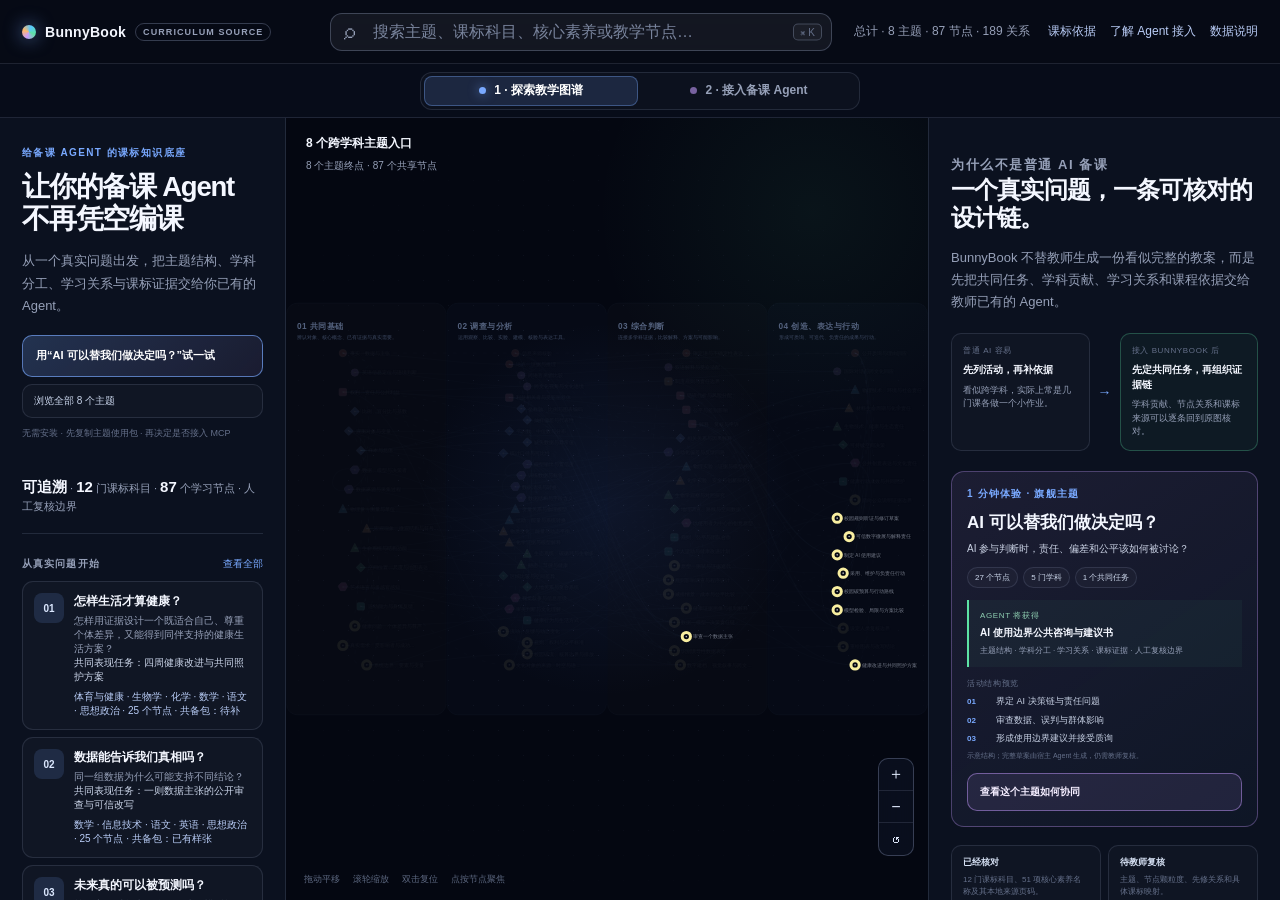
==== mvp/index.html @ 97dedcc5 "Initial BunnyBook Curriculum release" ====
<!doctype html>
<!-- SPDX-License-Identifier: Apache-2.0 -->
<html lang="zh-CN">
<head>
  <meta charset="utf-8">
  <meta name="viewport" content="width=device-width, initial-scale=1">
  <meta name="theme-color" content="#070b16">
  <meta name="description" content="BunnyBook 是给备课 Agent 的课标知识底座：用可追溯的高中课标、跨学科主题与学习关系设计活动，而不是凭空生成。">
  <meta property="og:type" content="website">
  <meta property="og:locale" content="zh_CN">
  <meta property="og:title" content="BunnyBook · 给备课 Agent 的课标知识底座">
  <meta property="og:description" content="从真实问题出发，把主题结构、学科分工、学习关系与课标证据交给你已有的 Agent。">
  <meta property="og:image" content="assets/bunnybook-social-card.png">
  <meta property="og:image:width" content="1200">
  <meta property="og:image:height" content="630">
  <meta property="og:image:alt" content="BunnyBook：让备课 Agent 不再凭空编课">
  <meta name="twitter:card" content="summary_large_image">
  <meta name="twitter:title" content="BunnyBook · 给备课 Agent 的课标知识底座">
  <meta name="twitter:description" content="让备课 Agent 不再凭空编课。">
  <meta name="twitter:image" content="assets/bunnybook-social-card.png">
  <link rel="icon" href="data:image/svg+xml,%3Csvg viewBox='0 0 32 32'%3E%3Ccircle cx='16' cy='16' r='14' fill='%2379a9ff'/%3E%3Ccircle cx='11' cy='12' r='4' fill='%235de2a5'/%3E%3Ccircle cx='21' cy='20' r='4' fill='%23c79cff'/%3E%3C/svg%3E">
  <link rel="alternate" type="application/json" href="agent-manifest.json" title="Agent manifest">
  <link rel="alternate" type="application/json" href="learning-map.json" title="Learning map data">
  <link rel="alternate" type="text/markdown" href="agent-prompt.md" title="Agent prompt">
  <link rel="alternate" type="application/json" href="mcp-config.example.json" title="MCP configuration example">
  <link rel="license" href="LICENSE.md" title="BunnyBook license map">
  <title>BunnyBook · 给备课 Agent 的课标知识底座</title>
  <link rel="stylesheet" href="styles.css">
</head>
<body data-persona="teacher">
  <div class="app-shell">
    <header class="topbar">
      <div class="brand" aria-label="BunnyBook 跨学科课程知识底座">
        <span class="brand-mark" aria-hidden="true"></span>
        <span>BunnyBook</span>
        <span class="pilot-badge">CURRICULUM SOURCE</span>
      </div>

      <div class="search-wrap">
        <label class="sr-only" id="topic-search-label" for="topic-search">搜索学习节点</label>
        <span class="search-icon" aria-hidden="true">⌕</span>
        <input id="topic-search" type="search" autocomplete="off" placeholder="搜索节点、课标科目、核心素养或主题…">
        <kbd>⌘ K</kbd>
        <div class="search-results" id="search-results" hidden></div>
      </div>

      <div class="topbar-meta">
        <span id="map-counts">载入学习地图…</span>
        <div class="persona-actions" id="persona-actions" aria-label="当前模式操作">
          <button class="topbar-link persona-action persona-action-teacher" id="coverage-toggle" type="button" aria-pressed="false">课标依据</button>
          <button class="topbar-link persona-action persona-action-teacher agent-connect-trigger" id="agent-entry-toggle" type="button">了解 Agent 接入</button>
          <a class="persona-action persona-action-teacher persona-action-agent" id="data-link" href="data-notice.md" target="_blank" rel="noreferrer" aria-label="查看数据版本与使用边界">数据说明</a>
          <a class="persona-action persona-action-agent" id="mcp-config-link" href="mcp-config.example.json" target="_blank" rel="noreferrer" hidden>MCP 配置</a>
          <a class="persona-action persona-action-agent" id="mcp-guide-link" href="mcp-guide.md" target="_blank" rel="noreferrer" hidden>接入说明</a>
          <a class="persona-action persona-action-agent" id="agent-manifest-link" href="agent-manifest.json" target="_blank" rel="noreferrer" hidden>Agent 清单</a>
          <a class="persona-action persona-action-agent" id="agent-prompt-link" href="agent-prompt.md" target="_blank" rel="noreferrer" hidden>启动提示</a>
        </div>
      </div>
    </header>

    <nav class="persona-bar" aria-label="选择产品入口">
      <div class="persona-tabs" role="tablist" aria-label="选择教学图谱或 Agent 接入">
        <button class="persona-tab" id="persona-teacher" type="button" role="tab" data-persona="teacher" aria-selected="true" aria-controls="persona-content" tabindex="0">
          <span class="persona-tab-dot" aria-hidden="true"></span>
          <span data-persona-label>1 · 探索教学图谱</span>
        </button>
        <button class="persona-tab" id="persona-agent" type="button" role="tab" data-persona="agent" aria-selected="false" aria-controls="persona-content" tabindex="-1">
          <span class="persona-tab-dot" aria-hidden="true"></span>
          <span data-persona-label>2 · 接入备课 Agent</span>
        </button>
      </div>
      <p class="sr-only" id="persona-status" aria-live="polite" aria-atomic="true"></p>
    </nav>

    <main class="workspace" id="persona-content" role="tabpanel" aria-labelledby="persona-teacher">
      <aside class="explore-panel" aria-label="地图说明与筛选">
        <div class="promise">
          <p class="eyebrow" id="promise-eyebrow">给备课 Agent 的课标知识底座</p>
          <h1 id="promise-title">让你的备课 Agent 不再凭空编课</h1>
          <p class="promise-copy" id="promise-copy">从一个真实问题出发，把主题结构、学科分工、学习关系与课标证据交给你已有的 Agent。</p>
          <div class="hero-actions" aria-label="开始体验">
            <button class="hero-primary" id="featured-trial" type="button">用“AI 可以替我们做决定吗？”试一试</button>
            <button class="hero-secondary" id="browse-all-themes" type="button">浏览全部 8 个主题</button>
          </div>
          <p class="hero-note" id="hero-note">无需安装 · 先复制主题使用包 · 再决定是否接入 MCP</p>
        </div>

        <div class="trust-line" id="trust-line"></div>

        <section class="control-section" aria-labelledby="route-heading">
          <div class="section-heading">
            <h2 id="route-heading">跨学科主题</h2>
            <button class="text-button" id="show-all" type="button" aria-pressed="true">查看全部</button>
          </div>
          <div class="route-list" id="route-list"></div>
        </section>

        <section class="control-section" aria-labelledby="subject-heading">
          <div class="section-heading">
            <h2 id="subject-heading">节点视角 · 点击筛选</h2>
            <button class="text-button" id="toggle-subjects" type="button">全选</button>
          </div>
          <div class="subject-filters" id="subject-filters"></div>
        </section>

        <div class="boundary-note">
          <span class="boundary-dot" aria-hidden="true"></span>
          <p><strong>当前语料范围 · Alpha 结构版</strong><br>12 科核心素养名称已核对；主题、节点映射与先修关系待教师复核。黄色环形为综合运用节点，不是第十三门课标科目。</p>
        </div>
      </aside>

      <section class="map-panel" aria-label="可交互学习依赖地图">
        <div class="map-titlebar">
          <div>
            <p id="active-context">8 个跨学科主题入口</p>
            <span id="visible-count"></span>
          </div>
          <button class="close-focus" id="clear-focus" type="button" hidden>退出聚焦</button>
        </div>

        <svg id="learning-map" viewBox="0 0 1400 900" role="img" aria-labelledby="map-svg-title map-svg-desc">
          <title id="map-svg-title">高中学习节点与前置关系地图</title>
          <desc id="map-svg-desc">围绕跨学科主题，横向按学习进阶阶段排列；颜色和形状表示学科或综合运用节点。点击节点可查看课标科目、核心素养、全部前置谱系和直接解锁内容。</desc>
          <defs>
            <filter id="node-glow" x="-100%" y="-100%" width="300%" height="300%">
              <feGaussianBlur stdDeviation="5" result="blur"></feGaussianBlur>
              <feMerge><feMergeNode in="blur"></feMergeNode><feMergeNode in="SourceGraphic"></feMergeNode></feMerge>
            </filter>
            <marker id="arrow-hard" markerWidth="8" markerHeight="8" refX="7" refY="4" orient="auto" markerUnits="strokeWidth">
              <path d="M0,0 L8,4 L0,8 Z"></path>
            </marker>
            <marker id="arrow-soft" markerWidth="8" markerHeight="8" refX="7" refY="4" orient="auto" markerUnits="strokeWidth">
              <path d="M0,0 L8,4 L0,8 Z"></path>
            </marker>
          </defs>
          <g id="viewport">
            <g id="stage-layer"></g>
            <g id="edge-layer"></g>
            <g id="node-layer"></g>
          </g>
        </svg>

        <div class="coverage-view" id="coverage-view" hidden aria-labelledby="coverage-title"></div>

        <div class="map-tooltip" id="map-tooltip" hidden></div>

        <div class="zoom-controls" aria-label="地图缩放">
          <button id="zoom-in" type="button" aria-label="放大">＋</button>
          <button id="zoom-out" type="button" aria-label="缩小">−</button>
          <button id="reset-view" type="button" aria-label="重置视图">↺</button>
        </div>

        <div class="map-hint">
          <span>拖动平移</span><span>滚轮缩放</span><span>双击复位</span><span>点按节点聚焦</span>
        </div>
      </section>

      <aside class="detail-panel" id="detail-panel" aria-live="polite"></aside>
    </main>
  </div>

  <script src="data.js"></script>
  <script src="personas.js"></script>
  <script src="app.js"></script>
</body>
</html>
---- mvp/styles.css ----
/* SPDX-License-Identifier: Apache-2.0 */

:root {
  color-scheme: dark;
  --bg: #070b16;
  --bg-deep: #040711;
  --panel: rgba(12, 17, 32, 0.94);
  --panel-strong: #10172a;
  --text: #f4f7ff;
  --muted: #96a0b8;
  --faint: #65708a;
  --line: rgba(173, 189, 226, 0.14);
  --line-strong: rgba(173, 189, 226, 0.28);
  --persona-accent: #79a9ff;
  --persona-accent-rgb: 121, 169, 255;
  --accent: var(--persona-accent);
  --accent-soft: rgba(var(--persona-accent-rgb), 0.15);
  --danger: #ff8c9e;
  --topbar-height: 64px;
  --persona-bar-height: 54px;
  --left-width: 286px;
  --right-width: 352px;
}

* { box-sizing: border-box; }

[hidden] { display: none !important; }

html, body { height: 100%; }

body {
  margin: 0;
  overflow: hidden;
  background:
    radial-gradient(circle at 48% 42%, rgba(48, 87, 170, 0.12), transparent 34%),
    var(--bg);
  color: var(--text);
  font-family: Inter, ui-sans-serif, -apple-system, BlinkMacSystemFont, "Segoe UI", "PingFang SC", "Hiragino Sans GB", "Microsoft YaHei", sans-serif;
  -webkit-font-smoothing: antialiased;
}

button, input { font: inherit; }

button, a { -webkit-tap-highlight-color: transparent; }

button:focus-visible, a:focus-visible, input:focus-visible, [role="button"]:focus-visible {
  outline: 2px solid var(--persona-accent);
  outline-offset: 3px;
}

.sr-only {
  position: absolute;
  width: 1px;
  height: 1px;
  padding: 0;
  margin: -1px;
  overflow: hidden;
  clip: rect(0, 0, 0, 0);
  white-space: nowrap;
  border: 0;
}

.app-shell { height: 100%; }

.topbar {
  height: var(--topbar-height);
  display: grid;
  grid-template-columns: var(--left-width) minmax(280px, 580px) 1fr;
  align-items: center;
  gap: 22px;
  padding: 0 22px;
  border-bottom: 1px solid var(--line);
  background: rgba(7, 11, 22, 0.9);
  backdrop-filter: blur(18px);
  position: relative;
  z-index: 30;
}

.brand {
  display: flex;
  align-items: center;
  gap: 9px;
  min-width: 0;
  font-size: 14px;
  font-weight: 700;
  letter-spacing: 0.02em;
  white-space: nowrap;
}

.brand-mark {
  width: 14px;
  height: 14px;
  border-radius: 50%;
  background: conic-gradient(from 20deg, #58c7ff, #5de2a5, #c79cff, #ffb86b, #58c7ff);
  box-shadow: 0 0 18px rgba(121, 169, 255, 0.65);
}

.pilot-badge {
  color: var(--muted);
  border: 1px solid var(--line-strong);
  border-radius: 999px;
  padding: 3px 7px;
  font-size: 9px;
  letter-spacing: 0.12em;
}

.search-wrap {
  position: relative;
  display: flex;
  align-items: center;
  min-width: 0;
}

.search-icon {
  position: absolute;
  left: 14px;
  top: 50%;
  transform: translateY(-53%);
  color: var(--muted);
  font-size: 22px;
  pointer-events: none;
}

#topic-search {
  width: 100%;
  height: 38px;
  padding: 0 54px 0 42px;
  border: 1px solid var(--line-strong);
  border-radius: 12px;
  background: rgba(255, 255, 255, 0.055);
  color: var(--text);
  transition: border-color 160ms ease, background 160ms ease;
}

#topic-search::placeholder { color: #78839c; }

#topic-search:focus {
  border-color: color-mix(in srgb, var(--persona-accent) 70%, transparent);
  background: rgba(255, 255, 255, 0.075);
}

.search-wrap kbd {
  position: absolute;
  right: 10px;
  top: 50%;
  transform: translateY(-50%);
  padding: 2px 6px;
  border: 1px solid var(--line-strong);
  border-radius: 5px;
  color: var(--faint);
  background: rgba(255, 255, 255, 0.035);
  font: inherit;
  font-size: 10px;
}

.search-results {
  position: absolute;
  z-index: 60;
  top: calc(100% + var(--persona-bar-height) + 8px);
  left: 0;
  right: 0;
  max-height: min(420px, 60vh);
  overflow: auto;
  padding: 7px;
  border: 1px solid var(--line-strong);
  border-radius: 14px;
  background: rgba(15, 21, 39, 0.98);
  box-shadow: 0 24px 70px rgba(0, 0, 0, 0.48);
}

.search-result {
  width: 100%;
  display: grid;
  grid-template-columns: 9px 1fr auto;
  align-items: center;
  gap: 10px;
  padding: 10px 11px;
  color: var(--text);
  text-align: left;
  border: 0;
  border-radius: 9px;
  background: transparent;
  cursor: pointer;
}

.search-result:hover { background: rgba(255, 255, 255, 0.065); }
.search-result strong { font-size: 13px; }
.search-result small { color: var(--muted); }
.result-dot { width: 7px; height: 7px; border-radius: 50%; background: var(--subject-color); }

.empty-search { margin: 0; padding: 18px 14px; color: var(--muted); font-size: 13px; }

.topbar-meta {
  display: flex;
  justify-content: flex-end;
  align-items: center;
  gap: 18px;
  color: var(--muted);
  font-size: 12px;
  white-space: nowrap;
}

.persona-actions {
  display: flex;
  align-items: center;
  gap: 14px;
}

.topbar-meta a { color: #b9cdf7; text-decoration: none; }
.topbar-meta a:hover { color: #fff; }

.topbar-link {
  padding: 0;
  border: 0;
  color: #b9cdf7;
  background: transparent;
  font-size: 12px;
  cursor: pointer;
}

.topbar-link:hover,
.topbar-link[aria-pressed="true"] { color: #fff; }

body[data-persona="teacher"] .persona-action-agent:not(.persona-action-teacher) { display: none; }
body[data-persona="agent"] .persona-action-teacher:not(.persona-action-agent) { display: none; }

.persona-bar {
  height: var(--persona-bar-height);
  display: grid;
  place-items: center;
  padding: 7px 18px;
  border-bottom: 1px solid var(--line);
  background: rgba(8, 13, 26, 0.94);
  backdrop-filter: blur(18px);
  position: relative;
  z-index: 29;
}

.persona-tabs {
  width: min(100%, 440px);
  height: 38px;
  display: grid;
  grid-template-columns: repeat(2, minmax(0, 1fr));
  gap: 4px;
  padding: 3px;
  border: 1px solid var(--line);
  border-radius: 12px;
  background: rgba(255, 255, 255, 0.025);
}

.persona-tab {
  --tab-color: #79a9ff;
  min-width: 0;
  display: inline-flex;
  align-items: center;
  justify-content: center;
  gap: 8px;
  padding: 0 14px;
  border: 0;
  border-radius: 8px;
  color: var(--muted);
  background: transparent;
  font-size: 12px;
  font-weight: 620;
  white-space: nowrap;
  cursor: pointer;
  transition: color 160ms ease, background 160ms ease, box-shadow 160ms ease;
}

.persona-tab:hover { color: var(--text); background: rgba(255, 255, 255, 0.04); }

.persona-tab[aria-selected="true"] {
  color: #fff;
  background: color-mix(in srgb, var(--tab-color) 15%, transparent);
  box-shadow: inset 0 0 0 1px color-mix(in srgb, var(--tab-color) 36%, transparent);
}

.persona-tab-dot {
  width: 7px;
  height: 7px;
  flex: 0 0 auto;
  border-radius: 50%;
  background: var(--tab-color);
  opacity: 0.58;
}

.persona-tab[aria-selected="true"] .persona-tab-dot {
  opacity: 1;
  box-shadow: 0 0 11px color-mix(in srgb, var(--tab-color) 72%, transparent);
}

.workspace {
  height: calc(100% - var(--topbar-height) - var(--persona-bar-height));
  display: grid;
  grid-template-columns: var(--left-width) minmax(0, 1fr) var(--right-width);
  min-height: 0;
}

.explore-panel, .detail-panel {
  min-height: 0;
  overflow: auto;
  scrollbar-width: thin;
  scrollbar-color: rgba(173, 189, 226, 0.22) transparent;
  background: var(--panel);
  position: relative;
  z-index: 10;
}

.explore-panel {
  padding: 28px 22px 22px;
  border-right: 1px solid var(--line);
}

.detail-panel {
  padding: 22px 22px 32px;
  border-left: 1px solid var(--line);
}

.eyebrow {
  margin: 0 0 11px;
  color: var(--persona-accent);
  font-size: 10px;
  font-weight: 700;
  letter-spacing: 0.14em;
  text-transform: uppercase;
}

.promise h1 {
  margin: 0;
  max-width: 235px;
  font-size: clamp(24px, 2.15vw, 34px);
  line-height: 1.15;
  letter-spacing: -0.045em;
  font-weight: 650;
}

.promise-copy {
  margin: 16px 0 0;
  color: var(--muted);
  font-size: 13px;
  line-height: 1.72;
}

.hero-actions {
  display: grid;
  gap: 7px;
  margin-top: 18px;
}

.hero-primary,
.hero-secondary,
.featured-theme-action {
  width: 100%;
  border-radius: 10px;
  text-align: left;
  cursor: pointer;
  transition: border-color 160ms ease, background 160ms ease, transform 160ms ease;
}

.hero-primary {
  padding: 12px 13px;
  border: 1px solid color-mix(in srgb, var(--persona-accent) 64%, transparent);
  color: #fff;
  background: linear-gradient(135deg, color-mix(in srgb, var(--persona-accent) 22%, transparent), rgba(199, 156, 255, 0.08));
  font-size: 11px;
  font-weight: 700;
  line-height: 1.45;
}

.hero-secondary {
  padding: 9px 11px;
  border: 1px solid var(--line);
  color: #c9d5eb;
  background: rgba(255, 255, 255, 0.025);
  font-size: 10px;
}

.hero-primary:hover,
.hero-secondary:hover,
.featured-theme-action:hover {
  transform: translateY(-1px);
  border-color: color-mix(in srgb, var(--persona-accent) 80%, transparent);
  background-color: color-mix(in srgb, var(--persona-accent) 12%, transparent);
}

.hero-note {
  margin: 9px 0 0;
  color: var(--faint);
  font-size: 9px;
  line-height: 1.5;
}

.trust-line {
  margin: 22px 0 2px;
  padding: 12px 0 18px;
  border-bottom: 1px solid var(--line);
  color: var(--muted);
  font-size: 11px;
  line-height: 1.55;
}

.trust-line strong { color: var(--text); font-size: 15px; font-weight: 650; }

.control-section { margin-top: 23px; }

.section-heading {
  display: flex;
  align-items: center;
  justify-content: space-between;
  gap: 10px;
  margin-bottom: 10px;
}

.section-heading h2 {
  margin: 0;
  color: var(--muted);
  font-size: 10px;
  font-weight: 700;
  letter-spacing: 0.11em;
  text-transform: uppercase;
}

.text-button {
  padding: 0;
  border: 0;
  color: var(--persona-accent);
  background: transparent;
  font-size: 10px;
  cursor: pointer;
}

.text-button:hover { color: #fff; }

.route-list { display: grid; gap: 7px; }

.route-button {
  width: 100%;
  display: grid;
  grid-template-columns: 30px 1fr;
  gap: 10px;
  padding: 11px;
  border: 1px solid var(--line);
  border-radius: 11px;
  color: var(--text);
  text-align: left;
  background: rgba(255, 255, 255, 0.025);
  cursor: pointer;
  transition: background 160ms ease, border-color 160ms ease, transform 160ms ease;
}

.route-button:hover { border-color: var(--line-strong); transform: translateY(-1px); }
.route-button[aria-pressed="true"] { border-color: color-mix(in srgb, var(--persona-accent) 58%, transparent); background: var(--accent-soft); }

.route-index {
  width: 30px;
  height: 30px;
  display: grid;
  place-items: center;
  border-radius: 8px;
  color: #dce8ff;
  background: var(--accent-soft);
  font-size: 10px;
  font-weight: 700;
}

.route-button strong { display: block; margin-bottom: 4px; font-size: 12px; }
.route-button small { display: block; color: var(--muted); font-size: 10px; line-height: 1.4; }
.route-button .route-subjects { margin-top: 6px; color: #b9cdf7; }

.subject-filters { display: grid; gap: 3px; }

.subject-button {
  width: 100%;
  display: grid;
  grid-template-columns: 12px 1fr auto;
  align-items: center;
  gap: 9px;
  padding: 7px 6px;
  border: 0;
  border-radius: 8px;
  color: var(--text);
  background: transparent;
  text-align: left;
  font-size: 12px;
  cursor: pointer;
}

.subject-button:hover { background: rgba(255, 255, 255, 0.04); }
.subject-button[aria-pressed="false"] { color: var(--faint); }
.subject-button[aria-pressed="false"] .subject-swatch { opacity: 0.22; filter: grayscale(1); }
.subject-button span:last-child { color: var(--faint); font-size: 10px; font-variant-numeric: tabular-nums; }

.subject-swatch {
  width: 9px;
  height: 9px;
  display: inline-block;
  background: var(--subject-color);
  box-shadow: 0 0 9px color-mix(in srgb, var(--subject-color) 55%, transparent);
}

.subject-button[data-shape="circle"] .subject-swatch { border-radius: 50%; }
.subject-button[data-shape="diamond"] .subject-swatch { transform: rotate(45deg); }
.subject-button[data-shape="triangle"] .subject-swatch { clip-path: polygon(50% 0, 100% 100%, 0 100%); }
.subject-button[data-shape="hexagon"] .subject-swatch { clip-path: polygon(25% 0, 75% 0, 100% 50%, 75% 100%, 25% 100%, 0 50%); }
.subject-button[data-shape="ring"] .subject-swatch { border: 2px solid var(--subject-color); background: transparent; border-radius: 50%; }

.boundary-note {
  display: grid;
  grid-template-columns: 8px 1fr;
  gap: 9px;
  margin-top: 24px;
  padding-top: 18px;
  border-top: 1px solid var(--line);
}

.boundary-note p { margin: 0; color: var(--faint); font-size: 10px; line-height: 1.55; }
.boundary-note strong { color: var(--muted); font-weight: 650; }
.boundary-dot { width: 7px; height: 7px; margin-top: 4px; border-radius: 50%; background: #f4e56d; box-shadow: 0 0 10px rgba(244, 229, 109, 0.38); }

.map-panel {
  min-width: 0;
  min-height: 0;
  position: relative;
  overflow: hidden;
  background:
    radial-gradient(circle at 50% 50%, rgba(63, 104, 199, 0.12), transparent 37%),
    radial-gradient(circle at 82% 12%, rgba(93, 226, 165, 0.06), transparent 25%),
    var(--bg-deep);
}

.map-panel::before {
  content: "";
  position: absolute;
  inset: 0;
  pointer-events: none;
  opacity: 0.23;
  background-image: radial-gradient(rgba(180, 201, 255, 0.38) 0.7px, transparent 0.8px);
  background-size: 25px 25px;
  mask-image: radial-gradient(circle at center, #000 25%, transparent 83%);
}

.map-titlebar {
  position: absolute;
  z-index: 7;
  top: 17px;
  left: 20px;
  right: 20px;
  display: flex;
  align-items: start;
  justify-content: space-between;
  pointer-events: none;
}

.map-titlebar p { margin: 0 0 3px; font-size: 12px; font-weight: 650; }
.map-titlebar span { color: var(--muted); font-size: 10px; }
.map-titlebar button { pointer-events: auto; }

.close-focus {
  padding: 7px 10px;
  border: 1px solid var(--line-strong);
  border-radius: 8px;
  color: #dce8ff;
  background: rgba(12, 17, 32, 0.82);
  font-size: 10px;
  cursor: pointer;
}

#learning-map {
  display: block;
  width: 100%;
  height: 100%;
  touch-action: none;
  user-select: none;
  cursor: grab;
  position: relative;
  z-index: 2;
}

#learning-map[hidden], .coverage-view[hidden] { display: none !important; }

#learning-map.is-dragging { cursor: grabbing; }

.coverage-view {
  position: absolute;
  z-index: 5;
  inset: 0;
  overflow: auto;
  padding: 70px 24px 42px;
  background: rgba(4, 7, 17, 0.97);
  scrollbar-width: thin;
  scrollbar-color: rgba(173, 189, 226, 0.25) transparent;
}

.coverage-heading { max-width: 760px; }
.coverage-heading-top { display: flex; align-items: center; justify-content: space-between; gap: 16px; }
.coverage-heading-top .detail-kicker { margin-bottom: 0; }
.coverage-close {
  padding: 6px 9px;
  border: 1px solid var(--line-strong);
  border-radius: 8px;
  color: #dce8ff;
  background: rgba(12, 17, 32, 0.82);
  font-size: 9px;
  cursor: pointer;
}
.coverage-close:hover { border-color: rgba(121, 169, 255, 0.6); background: rgba(121, 169, 255, 0.1); }
.coverage-heading h2 { margin: 0; font-size: 27px; letter-spacing: -0.035em; }
.coverage-heading > p:last-child { margin: 12px 0 0; color: var(--muted); font-size: 12px; line-height: 1.65; }

.coverage-matrix-wrap {
  margin-top: 24px;
  overflow: auto;
  border: 1px solid var(--line);
  border-radius: 12px;
  background: rgba(12, 17, 32, 0.62);
}

.coverage-matrix {
  width: 100%;
  min-width: 820px;
  border-collapse: separate;
  border-spacing: 0;
  font-size: 10px;
}

.coverage-matrix th,
.coverage-matrix td { border-right: 1px solid var(--line); border-bottom: 1px solid var(--line); }
.coverage-matrix tr:last-child > * { border-bottom: 0; }
.coverage-matrix tr > *:last-child { border-right: 0; }

.coverage-matrix thead th {
  position: sticky;
  top: 0;
  z-index: 2;
  min-width: 78px;
  padding: 10px 7px;
  color: var(--muted);
  background: #10172a;
  text-align: center;
}

.coverage-matrix thead th:first-child { left: 0; z-index: 4; min-width: 135px; text-align: left; }
.coverage-matrix thead th span { display: block; color: #a9c7ff; font-size: 9px; }
.coverage-matrix thead th small { display: block; margin-top: 4px; max-width: 82px; color: var(--muted); font-size: 8px; line-height: 1.3; }

.coverage-matrix tbody th {
  position: sticky;
  left: 0;
  z-index: 1;
  padding: 9px 10px;
  background: #0d1324;
  text-align: left;
}

.coverage-matrix tbody th strong { display: block; color: var(--text); font-size: 11px; }
.coverage-matrix tbody th small { display: block; margin-top: 3px; color: var(--faint); font-size: 8px; font-weight: 400; }
.coverage-matrix tbody td { padding: 0; }

.coverage-cell {
  width: 100%;
  min-height: 48px;
  display: grid;
  place-items: center;
  align-content: center;
  gap: 2px;
  border: 0;
  color: var(--text);
  background: transparent;
}

.coverage-cell.has-coverage { cursor: pointer; background: rgba(121, 169, 255, 0.045); }
.coverage-cell.has-coverage:hover { background: rgba(121, 169, 255, 0.15); }
.coverage-cell.is-empty { color: #48536b; }
.coverage-cell strong { font-size: 13px; font-variant-numeric: tabular-nums; }
.coverage-cell small { color: var(--faint); font-size: 8px; }

.coverage-section-heading {
  display: flex;
  align-items: baseline;
  justify-content: space-between;
  gap: 16px;
  margin: 32px 0 12px;
}

.coverage-section-heading h3 { margin: 0; font-size: 15px; }
.coverage-section-heading span { color: var(--faint); font-size: 9px; }
.coverage-standard-grid { display: grid; grid-template-columns: repeat(2, minmax(0, 1fr)); gap: 8px; }

.coverage-standard {
  border: 1px solid var(--line);
  border-radius: 10px;
  background: rgba(255, 255, 255, 0.02);
}

.coverage-standard summary {
  display: flex;
  align-items: center;
  justify-content: space-between;
  gap: 12px;
  padding: 12px 13px;
  cursor: pointer;
}

.coverage-standard summary strong { font-size: 12px; }
.coverage-standard summary span { color: var(--muted); font-size: 9px; text-align: right; }
.coverage-standard[open] summary { border-bottom: 1px solid var(--line); }
.coverage-standard > .competency-chips { padding: 0 13px 12px; }
.coverage-source { margin: 12px 13px 9px; color: var(--faint); font-size: 8px; line-height: 1.5; }

.coverage-unit-list {
  margin: 0;
  padding: 0 13px 13px;
  list-style: none;
}

.coverage-unit-list li { padding: 8px 0; border-top: 1px solid rgba(173, 189, 226, 0.08); }
.coverage-unit-list strong { display: block; color: #d6dff1; font-size: 10px; font-weight: 550; }
.coverage-unit-list small { display: block; margin-top: 3px; color: var(--faint); font-size: 8px; line-height: 1.4; }
.policy-standard { margin-top: 8px; }
.coverage-disclaimer { margin: 20px 0 0; color: var(--faint); font-size: 9px; line-height: 1.55; }

.stage-band { fill: rgba(255, 255, 255, 0.012); stroke: rgba(173, 189, 226, 0.055); stroke-width: 1; }
.stage-band:nth-child(even) { fill: rgba(121, 169, 255, 0.018); }
.stage-label { fill: #53617d; font-size: 18px; font-weight: 600; letter-spacing: 0.06em; }
.stage-caption { fill: #3c4861; font-size: 10px; }

.graph-edge {
  fill: none;
  stroke: #52627e;
  stroke-width: 1.1;
  opacity: 0.28;
  vector-effect: non-scaling-stroke;
  transition: opacity 180ms ease, stroke 180ms ease, stroke-width 180ms ease;
}

.graph-edge.soft { stroke-dasharray: 4 6; opacity: 0.18; }
.graph-edge.is-route { stroke: #7898d5; opacity: 0.52; }
.graph-edge.is-ancestor { stroke: #9fc1ff; stroke-width: 2.1; opacity: 0.95; marker-end: url(#arrow-hard); }
.graph-edge.soft.is-ancestor { stroke: #9fc1ff; marker-end: url(#arrow-soft); }
.graph-edge.is-descendant { stroke: #75e0b4; stroke-width: 1.8; opacity: 0.78; marker-end: url(#arrow-hard); }
.graph-edge.is-dimmed { opacity: 0.025; }
.graph-edge.is-hidden { display: none; }

.graph-node {
  cursor: pointer;
  transition: opacity 180ms ease;
}

.graph-node .node-shape {
  fill: var(--subject-color);
  stroke: color-mix(in srgb, var(--subject-color) 65%, #fff);
  stroke-width: 0.8;
  opacity: 0.9;
  vector-effect: non-scaling-stroke;
  transition: opacity 180ms ease, filter 180ms ease, transform 180ms ease, stroke-width 180ms ease;
  transform-box: fill-box;
  transform-origin: center;
}

.graph-node:hover .node-shape,
.graph-node:focus .node-shape { filter: url(#node-glow); transform: scale(1.35); }

.graph-node .node-core { fill: #fff; opacity: 0.72; pointer-events: none; }

.node-label {
  fill: #dce5f8;
  font-size: 10px;
  font-weight: 520;
  opacity: 0.52;
  paint-order: stroke;
  stroke: rgba(4, 7, 17, 0.94);
  stroke-width: 3px;
  stroke-linejoin: round;
  pointer-events: none;
  transition: opacity 180ms ease, font-size 180ms ease;
}

.graph-node:hover .node-label,
.graph-node:focus .node-label,
.graph-node.is-selected .node-label,
.graph-node.is-search-match .node-label { opacity: 1; font-size: 12px; }

.graph-node.is-selected .node-shape { filter: url(#node-glow); stroke: #fff; stroke-width: 2.4; transform: scale(1.42); }
.graph-node.is-ancestor .node-shape { filter: drop-shadow(0 0 5px rgba(159, 193, 255, 0.9)); opacity: 1; }
.graph-node.is-descendant .node-shape { filter: drop-shadow(0 0 4px rgba(117, 224, 180, 0.75)); opacity: 1; }
.graph-node.is-route .node-shape { opacity: 1; }
.graph-node.is-dimmed { opacity: 0.075; }
.graph-node.is-hidden { display: none; }
.graph-node.is-search-match .node-shape { stroke: #fff; stroke-width: 2; filter: url(#node-glow); }

.map-tooltip {
  position: absolute;
  z-index: 20;
  width: min(250px, calc(100% - 30px));
  padding: 10px 12px;
  border: 1px solid var(--line-strong);
  border-radius: 10px;
  background: rgba(15, 21, 39, 0.97);
  box-shadow: 0 16px 42px rgba(0, 0, 0, 0.42);
  pointer-events: none;
}

.map-tooltip strong { display: block; margin-bottom: 4px; font-size: 12px; }
.map-tooltip span { display: block; color: var(--muted); font-size: 10px; line-height: 1.45; }

.zoom-controls {
  position: absolute;
  z-index: 8;
  right: 14px;
  bottom: 44px;
  display: grid;
  overflow: hidden;
  border: 1px solid var(--line-strong);
  border-radius: 10px;
  background: rgba(12, 17, 32, 0.82);
  backdrop-filter: blur(10px);
}

.zoom-controls button {
  width: 34px;
  height: 32px;
  border: 0;
  border-bottom: 1px solid var(--line);
  color: #dce5f8;
  background: transparent;
  cursor: pointer;
}

.zoom-controls button:last-child { border-bottom: 0; }
.zoom-controls button:hover { background: rgba(255, 255, 255, 0.07); }

.map-hint {
  position: absolute;
  z-index: 7;
  left: 18px;
  bottom: 14px;
  display: flex;
  flex-wrap: wrap;
  gap: 13px;
  color: #5d6880;
  font-size: 9px;
  pointer-events: none;
}

.detail-empty { min-height: 100%; display: flex; flex-direction: column; }
.detail-kicker { margin: 0 0 11px; color: var(--persona-accent); font-size: 10px; font-weight: 700; letter-spacing: 0.12em; text-transform: uppercase; }
.detail-empty h2, .detail-panel h2 { margin: 0; font-size: 24px; line-height: 1.18; letter-spacing: -0.035em; font-weight: 650; }
.detail-empty > p { margin: 14px 0 0; color: var(--muted); font-size: 13px; line-height: 1.7; }

.comparison-panel {
  display: grid;
  grid-template-columns: minmax(0, 1fr) 20px minmax(0, 1fr);
  align-items: stretch;
  gap: 5px;
  margin-top: 20px;
}

.comparison-card {
  min-width: 0;
  padding: 11px;
  border: 1px solid var(--line);
  border-radius: 10px;
  background: rgba(255, 255, 255, 0.02);
}

.comparison-card.is-grounded {
  border-color: rgba(93, 226, 165, 0.28);
  background: rgba(93, 226, 165, 0.045);
}

.comparison-card span { display: block; color: var(--faint); font-size: 8px; letter-spacing: 0.08em; text-transform: uppercase; }
.comparison-card strong { display: block; margin-top: 7px; font-size: 10px; line-height: 1.45; }
.comparison-card p { margin: 6px 0 0; color: var(--muted); font-size: 9px; line-height: 1.5; }
.comparison-arrow { display: grid; place-items: center; color: var(--persona-accent); font-size: 14px; }

.featured-theme-card {
  margin-top: 20px;
  padding: 15px;
  border: 1px solid rgba(199, 156, 255, 0.32);
  border-radius: 13px;
  background: linear-gradient(145deg, rgba(199, 156, 255, 0.09), rgba(121, 169, 255, 0.035));
}

.featured-theme-card h3 { margin: 0; font-size: 17px; line-height: 1.25; }
.featured-question { margin: 8px 0 0; color: #cbd3e5; font-size: 10px; line-height: 1.55; }
.proof-pills { display: flex; flex-wrap: wrap; gap: 5px; margin-top: 11px; }
.proof-pills span { padding: 4px 7px; border: 1px solid var(--line); border-radius: 999px; color: #cdd8ec; background: rgba(255, 255, 255, 0.025); font-size: 8px; }

.featured-output {
  margin-top: 12px;
  padding: 10px 11px;
  border-left: 2px solid #5de2a5;
  background: rgba(93, 226, 165, 0.045);
}

.featured-output span { display: block; color: #8fcfb2; font-size: 8px; letter-spacing: 0.08em; text-transform: uppercase; }
.featured-output strong { display: block; margin-top: 5px; font-size: 10px; }
.featured-output p { margin: 5px 0 0; color: var(--muted); font-size: 8px; line-height: 1.5; }

.featured-steps { display: grid; gap: 6px; margin-top: 11px; }
.featured-steps > span { color: var(--faint); font-size: 8px; letter-spacing: 0.08em; text-transform: uppercase; }
.featured-steps > div { display: grid; grid-template-columns: 22px 1fr; align-items: center; gap: 7px; }
.featured-steps b { color: var(--persona-accent); font-size: 8px; }
.featured-steps p { margin: 0; color: #c8d2e5; font-size: 9px; line-height: 1.4; }
.featured-steps small { color: var(--faint); font-size: 7px; line-height: 1.45; }

.featured-theme-action {
  margin-top: 12px;
  padding: 11px 12px;
  border: 1px solid rgba(199, 156, 255, 0.48);
  color: #f4edff;
  background: rgba(199, 156, 255, 0.1);
  font-size: 10px;
  font-weight: 700;
}

.review-proof {
  display: grid;
  grid-template-columns: 1fr 1fr;
  gap: 7px;
  margin-top: 18px;
}

.review-proof > div { padding: 10px 11px; border: 1px solid var(--line); border-radius: 10px; background: rgba(255, 255, 255, 0.018); }
.review-proof strong { display: block; color: #d6e1f4; font-size: 9px; }
.review-proof p { margin: 5px 0 0; color: var(--faint); font-size: 8px; line-height: 1.5; }

.start-options { margin-top: 24px; display: grid; gap: 7px; }
.start-options > span { margin-bottom: 3px; color: var(--faint); font-size: 10px; letter-spacing: 0.08em; text-transform: uppercase; }

.start-node, .relation-button {
  width: 100%;
  border: 1px solid var(--line);
  border-radius: 10px;
  color: var(--text);
  text-align: left;
  background: rgba(255, 255, 255, 0.025);
  cursor: pointer;
}

.start-node { padding: 11px 12px; }
.start-node:hover, .relation-button:hover { border-color: var(--line-strong); background: rgba(255, 255, 255, 0.05); }

.coverage-entry {
  width: 100%;
  margin-top: 20px;
  padding: 12px;
  border: 1px solid rgba(93, 226, 165, 0.25);
  border-radius: 10px;
  color: var(--text);
  background: rgba(93, 226, 165, 0.055);
  text-align: left;
  cursor: pointer;
}

.coverage-entry strong { display: block; font-size: 11px; }
.coverage-entry small { display: block; margin-top: 4px; color: var(--muted); font-size: 9px; }
.coverage-entry:hover { border-color: rgba(93, 226, 165, 0.5); }

.empty-proof {
  margin-top: auto;
  padding-top: 24px;
  color: var(--faint);
  font-size: 10px;
  line-height: 1.6;
}

.detail-back {
  display: flex;
  align-items: center;
  gap: 7px;
  margin: 0 0 18px;
  padding: 0;
  border: 0;
  color: #b8cbf1;
  background: transparent;
  font-size: 11px;
  cursor: pointer;
}

.topic-meta {
  display: flex;
  flex-wrap: wrap;
  gap: 6px;
  margin-bottom: 12px;
}

.meta-chip {
  display: inline-flex;
  align-items: center;
  gap: 5px;
  padding: 4px 7px;
  border: 1px solid var(--line);
  border-radius: 999px;
  color: var(--muted);
  font-size: 9px;
}

.meta-chip.subject { color: var(--text); }
.meta-chip-dot { width: 6px; height: 6px; border-radius: 50%; background: var(--subject-color); }

.topic-description { margin: 14px 0 0; color: #c7cede; font-size: 13px; line-height: 1.68; }

.curriculum-card {
  margin-top: 18px;
  padding: 14px;
  border: 1px solid rgba(121, 169, 255, 0.28);
  border-radius: 12px;
  background: linear-gradient(145deg, rgba(121, 169, 255, 0.09), rgba(93, 226, 165, 0.035));
}

.curriculum-card-heading {
  display: flex;
  align-items: center;
  justify-content: space-between;
  gap: 10px;
  margin-bottom: 11px;
}

.curriculum-card-heading h3 { margin: 0; font-size: 11px; font-weight: 700; }
.curriculum-card-heading > span { color: #9fc1ff; font-size: 9px; }

.curriculum-row {
  display: grid;
  grid-template-columns: 96px minmax(0, 1fr);
  gap: 10px;
  padding: 9px 0;
  border-top: 1px solid rgba(173, 189, 226, 0.1);
}

.curriculum-subject strong { display: block; margin-bottom: 3px; font-size: 11px; }
.curriculum-subject small { display: block; color: var(--faint); font-size: 8px; line-height: 1.4; }

.competency-chips { display: flex; flex-wrap: wrap; align-content: start; gap: 5px; }

.competency-chip {
  display: inline-flex;
  align-items: center;
  min-height: 22px;
  padding: 3px 7px;
  border: 1px solid rgba(173, 189, 226, 0.18);
  border-radius: 999px;
  color: #d8e3f8;
  background: rgba(255, 255, 255, 0.035);
  font-size: 9px;
}

.alignment-note { margin: 10px 0 0; color: var(--faint); font-size: 9px; line-height: 1.5; }

.assessment-callout {
  margin-top: 18px;
  padding: 13px 14px;
  border-left: 2px solid var(--persona-accent);
  background: color-mix(in srgb, var(--persona-accent) 7%, transparent);
}

.assessment-callout span { display: block; margin-bottom: 6px; color: var(--persona-accent); font-size: 9px; font-weight: 700; letter-spacing: 0.1em; text-transform: uppercase; }
.assessment-callout p { margin: 0; font-size: 13px; line-height: 1.55; }

.detail-section {
  margin-top: 22px;
  padding-top: 18px;
  border-top: 1px solid var(--line);
}

.detail-section h3 {
  display: flex;
  align-items: center;
  justify-content: space-between;
  gap: 10px;
  margin: 0 0 10px;
  color: var(--muted);
  font-size: 10px;
  font-weight: 700;
  letter-spacing: 0.1em;
  text-transform: uppercase;
}

.detail-section h3 span { color: var(--faint); font-weight: 500; }

.mastery-list { margin: 0; padding-left: 18px; color: #c7cede; }
.mastery-list li { margin-bottom: 8px; font-size: 12px; line-height: 1.55; }

.relation-list { display: grid; gap: 7px; }

.relation-button {
  display: grid;
  grid-template-columns: 10px 1fr;
  gap: 9px;
  padding: 9px 10px;
}

.relation-button strong { display: block; margin-bottom: 3px; font-size: 11px; }
.relation-button small { display: block; color: var(--faint); font-size: 9px; line-height: 1.45; }
.relation-line { width: 9px; height: 2px; margin-top: 6px; background: #9fc1ff; }
.relation-line.soft { background: repeating-linear-gradient(90deg, #9fc1ff 0 3px, transparent 3px 5px); }
.relation-button.unlock .relation-line { background: #75e0b4; }

.no-relations { margin: 0; color: var(--faint); font-size: 11px; }

.source-block { color: var(--muted); font-size: 10px; line-height: 1.58; }
.source-block p { margin: 0 0 8px; }
.source-block strong { color: #cbd4e8; font-weight: 620; }
.review-state { display: inline-flex; align-items: center; gap: 6px; color: #e2d98b; }
.review-state::before { content: ""; width: 6px; height: 6px; border-radius: 50%; background: #f4e56d; }

.route-membership { display: grid; gap: 7px; }
.route-link { display: flex; align-items: center; justify-content: space-between; gap: 10px; color: #bed2fb; text-decoration: none; font-size: 11px; }
.route-link:hover { color: #fff; }

.subject-contributions { display: grid; gap: 9px; }

.subject-contribution {
  padding: 11px;
  border-left: 2px solid rgba(121, 169, 255, 0.5);
  background: rgba(255, 255, 255, 0.025);
}

.contribution-heading { display: flex; align-items: baseline; justify-content: space-between; gap: 9px; }
.contribution-heading strong { font-size: 12px; }
.contribution-heading span { color: var(--faint); font-size: 8px; text-align: right; }
.subject-contribution p { margin: 7px 0 9px; color: #b8c2d6; font-size: 10px; line-height: 1.55; }

.performance-task {
  margin-top: 22px;
  padding: 15px;
  border: 1px solid rgba(93, 226, 165, 0.26);
  border-radius: 12px;
  background: rgba(93, 226, 165, 0.055);
}

.performance-task h3 { margin: 0 0 7px; font-size: 16px; }
.performance-task > p:not(.detail-kicker):not(.task-audience) { color: #c7cede; font-size: 11px; line-height: 1.6; }
.performance-task .task-audience { margin: 0 0 10px; color: #8fcfb2; font-size: 9px; }
.artifact-list { display: flex; flex-wrap: wrap; gap: 5px; margin-top: 11px; }
.artifact-list span { padding: 4px 7px; border-radius: 6px; color: #cfe9dc; background: rgba(93, 226, 165, 0.09); font-size: 9px; }

.route-starts { margin-top: 18px; }
.route-resources { display: grid; gap: 8px; margin-top: 18px; padding-top: 15px; border-top: 1px solid var(--line); }
.route-task { color: #cbd5e9 !important; }
.route-cta { display: inline-flex; margin-top: 7px; color: var(--persona-accent); font-size: 9px; font-weight: 700; }
.route-object-id { display: block; margin-top: 5px; color: #e6d8ff; font: 8px/1.4 ui-monospace, SFMono-Regular, Menlo, Monaco, Consolas, monospace; overflow-wrap: anywhere; }
.topic-route-role { padding: 9px 10px; border-left: 2px solid rgba(244, 229, 109, 0.55); background: rgba(244, 229, 109, 0.035); }
.topic-route-role strong { font-size: 11px; }
.topic-route-role p { margin: 5px 0 0; color: var(--muted); font-size: 9px; line-height: 1.5; }

.agent-entry-grid {
  display: grid;
  gap: 8px;
  margin-top: 22px;
}

.agent-actions {
  display: grid;
  gap: 7px;
  margin-top: 18px;
}

.agent-actions .agent-action { font-size: 10px; }
.agent-action.primary { border-color: color-mix(in srgb, var(--persona-accent) 58%, transparent); }
.agent-action:disabled { color: var(--faint); cursor: not-allowed; opacity: 0.62; }
.action-helper { margin: -1px 2px 1px; color: var(--faint); font-size: 8px; line-height: 1.5; }

.agent-object-section {
  margin-top: 18px;
  padding-top: 16px;
  border-top: 1px solid var(--line);
}

.agent-object-section h3,
.agent-source h3 {
  margin: 0 0 9px;
  color: var(--faint);
  font: 9px/1.4 ui-monospace, SFMono-Regular, Menlo, Monaco, Consolas, monospace;
  letter-spacing: 0.08em;
  text-transform: uppercase;
}

.agent-object-section pre {
  max-height: 310px;
  margin: 0;
  padding: 12px;
  overflow: auto;
  border: 1px solid var(--line);
  border-radius: 10px;
  color: #d9e1f2;
  background: #070b15;
  font: 9px/1.6 ui-monospace, SFMono-Regular, Menlo, Monaco, Consolas, monospace;
  white-space: pre-wrap;
  overflow-wrap: anywhere;
}

.agent-copy-fallback {
  margin-bottom: 16px;
  padding: 12px;
  border: 1px solid color-mix(in srgb, var(--persona-accent) 42%, var(--line));
  border-radius: 10px;
  background: color-mix(in srgb, var(--persona-accent) 7%, transparent);
}

.agent-copy-fallback p { margin: 0 0 8px; color: var(--muted); font-size: 10px; }
.agent-copy-fallback textarea { width: 100%; min-height: 180px; resize: vertical; color: #d9e1f2; background: #070b15; border: 1px solid var(--line); border-radius: 8px; padding: 10px; font: 9px/1.5 ui-monospace, SFMono-Regular, Menlo, Monaco, Consolas, monospace; }

.copy-toast {
  position: fixed;
  z-index: 100;
  right: 22px;
  bottom: 22px;
  max-width: min(420px, calc(100vw - 32px));
  padding: 13px 16px;
  border: 1px solid rgba(93, 226, 165, 0.46);
  border-radius: 12px;
  color: #eafff4;
  background: rgba(11, 31, 25, 0.96);
  box-shadow: 0 18px 50px rgba(0, 0, 0, 0.42);
  font-size: 12px;
  line-height: 1.5;
  opacity: 0;
  transform: translateY(10px);
  pointer-events: none;
  transition: opacity 180ms ease, transform 180ms ease;
}

.copy-toast.is-visible { opacity: 1; transform: translateY(0); }
.meta-chip.agent-id { color: #eadfff; border-color: rgba(199, 156, 255, 0.35); }
.agent-source { margin-top: 18px; padding-top: 16px; border-top: 1px solid var(--line); }

.agent-handoff {
  width: 100%;
  display: block;
  margin-top: 18px;
  padding: 13px 14px;
  border: 1px solid rgba(199, 156, 255, 0.42);
  border-radius: 11px;
  color: #f2eaff;
  background: linear-gradient(135deg, rgba(199, 156, 255, 0.13), rgba(121, 169, 255, 0.05));
  text-align: left;
  cursor: pointer;
}

.agent-handoff:hover { border-color: rgba(199, 156, 255, 0.75); background: rgba(199, 156, 255, 0.14); }
.agent-handoff strong { display: block; font-size: 12px; }
.agent-handoff small { display: block; margin-top: 5px; color: #b9aacd; font-size: 9px; line-height: 1.5; }

.current-scope {
  margin-top: 17px;
  padding: 13px 14px;
  border-left: 2px solid var(--persona-accent);
  border-radius: 0 10px 10px 0;
  background: color-mix(in srgb, var(--persona-accent) 8%, transparent);
}

.current-scope strong { display: block; font-size: 11px; }
.current-scope p { margin: 6px 0 0; color: var(--muted); font-size: 10px; line-height: 1.55; }
.current-scope.is-empty { border-left-style: dashed; }

.agent-integration,
.agent-capabilities,
.agent-prompt-example {
  margin-top: 20px;
  padding-top: 18px;
  border-top: 1px solid var(--line);
}

.integration-heading { display: flex; align-items: center; justify-content: space-between; gap: 12px; }
.integration-heading .detail-kicker { margin-bottom: 5px; }
.integration-heading h3,
.agent-capabilities h3 { margin: 0; font-size: 14px; }
.agent-integration > p { margin: 9px 0 0; color: var(--muted); font-size: 10px; line-height: 1.6; }

.status-chip {
  display: inline-flex;
  align-items: center;
  width: fit-content;
  padding: 4px 7px;
  border: 1px solid var(--line-strong);
  border-radius: 999px;
  color: var(--muted);
  font-size: 8px;
  font-weight: 700;
  letter-spacing: 0.06em;
}

.status-chip.is-ready { color: #9aebc3; border-color: rgba(93, 226, 165, 0.35); background: rgba(93, 226, 165, 0.06); }
.status-chip.is-config { color: #f0d88c; border-color: rgba(240, 216, 140, 0.34); background: rgba(240, 216, 140, 0.055); }

.integration-grid { display: grid; gap: 8px; margin-top: 13px; }
.connection-card { padding: 11px 12px; border: 1px solid var(--line); border-radius: 10px; background: rgba(255, 255, 255, 0.02); }
.connection-card strong { display: block; margin-top: 8px; font-size: 11px; }
.connection-card p { margin: 5px 0 0; color: var(--muted); font-size: 9px; line-height: 1.5; }

.tool-list { display: grid; gap: 6px; margin-top: 11px; }
.tool-row { display: grid; grid-template-columns: minmax(112px, 0.8fr) minmax(0, 1.5fr); gap: 9px; padding: 8px 9px; border-radius: 8px; background: rgba(255, 255, 255, 0.025); }
.tool-row code { color: #e6d8ff; font-size: 8px; overflow-wrap: anywhere; }
.tool-row span { color: var(--muted); font-size: 9px; line-height: 1.45; }

.agent-prompt-example span { display: block; color: var(--persona-accent); font-size: 9px; font-weight: 700; letter-spacing: 0.08em; text-transform: uppercase; }
.agent-prompt-example p { margin: 8px 0 0; padding: 11px 12px; border: 1px solid var(--line); border-radius: 9px; color: #cbd4e8; background: #080d19; font-size: 10px; line-height: 1.65; }

.developer-disclosure { margin-top: 18px; border: 1px solid var(--line); border-radius: 10px; background: rgba(255, 255, 255, 0.015); }
.developer-disclosure summary { padding: 11px 12px; color: var(--muted); font-size: 9px; cursor: pointer; }
.developer-disclosure[open] summary { border-bottom: 1px solid var(--line); }
.developer-disclosure .agent-object-section { margin: 0; padding: 12px; }
.resource-disclosure { width: 100%; margin-top: 3px; }
.resource-disclosure > .agent-actions { margin: 0; padding: 10px; }
.mcp-steps { width: 100%; margin-top: 2px; }
.mcp-steps-body { padding: 11px 12px; }
.mcp-steps-body p { margin: 0; color: var(--muted); font-size: 9px; line-height: 1.55; }
.mcp-steps-body ol { margin: 10px 0 0; padding-left: 18px; color: #cbd4e8; }
.mcp-steps-body li { margin-bottom: 7px; font-size: 9px; line-height: 1.5; }
.inline-resource-links { display: flex; flex-wrap: wrap; gap: 10px; margin-top: 10px; }
.inline-resource-links a { color: #cdb6f2; font-size: 9px; text-decoration: none; }
.inline-resource-links a:hover { color: #fff; }

.agent-entry,
.agent-action,
.copy-context {
  width: 100%;
  display: flex;
  align-items: center;
  justify-content: space-between;
  gap: 12px;
  padding: 11px 12px;
  border: 1px solid color-mix(in srgb, var(--persona-accent) 27%, var(--line));
  border-radius: 10px;
  color: var(--text);
  background: color-mix(in srgb, var(--persona-accent) 6%, transparent);
  text-align: left;
  text-decoration: none;
  cursor: pointer;
}

.agent-entry:hover,
.agent-action:hover,
.copy-context:hover {
  border-color: color-mix(in srgb, var(--persona-accent) 58%, transparent);
  background: color-mix(in srgb, var(--persona-accent) 11%, transparent);
}

.agent-entry strong,
.agent-action strong { display: block; font-size: 11px; }
.agent-entry small,
.agent-action small { display: block; margin-top: 4px; color: var(--muted); font-size: 9px; line-height: 1.45; }

.agent-context-actions {
  display: flex;
  flex-wrap: wrap;
  gap: 7px;
  margin-top: 16px;
}

.agent-context-actions .agent-action,
.agent-context-actions .copy-context { width: auto; min-height: 34px; padding: 7px 10px; font-size: 10px; }

.agent-field-grid {
  display: grid;
  grid-template-columns: repeat(2, minmax(0, 1fr));
  gap: 7px;
  margin-top: 14px;
}

.agent-field {
  min-width: 0;
  padding: 9px 10px;
  border: 1px solid var(--line);
  border-radius: 8px;
  background: rgba(255, 255, 255, 0.02);
}

.agent-field span { display: block; margin-bottom: 4px; color: var(--faint); font-size: 8px; text-transform: uppercase; letter-spacing: 0.08em; }
.agent-field code { color: #e6d8ff; font-size: 9px; overflow-wrap: anywhere; }

.agent-code-block,
.context-json {
  max-height: 310px;
  margin: 12px 0 0;
  padding: 12px;
  overflow: auto;
  border: 1px solid var(--line);
  border-radius: 10px;
  color: #d9e1f2;
  background: #070b15;
  font: 9px/1.6 ui-monospace, SFMono-Regular, Menlo, Monaco, Consolas, monospace;
  white-space: pre-wrap;
  overflow-wrap: anywhere;
  scrollbar-width: thin;
}

.agent-boundary {
  margin-top: 18px;
  padding: 11px 12px;
  border-left: 2px solid #f4e56d;
  color: var(--muted);
  background: rgba(244, 229, 109, 0.04);
  font-size: 9px;
  line-height: 1.6;
}

.provenance-disclosure {
  margin-top: 18px;
  border: 1px solid var(--line);
  border-radius: 10px;
  color: var(--muted);
  background: rgba(255, 255, 255, 0.018);
}

.provenance-disclosure summary { padding: 11px 12px; color: #c9d2e4; font-size: 10px; cursor: pointer; }
.provenance-disclosure[open] summary { border-bottom: 1px solid var(--line); }
.provenance-disclosure > div { padding: 12px; }

@media (max-width: 1240px) {
  :root { --left-width: 248px; --right-width: 318px; }
  .topbar { gap: 14px; padding-inline: 16px; }
  .explore-panel { padding-inline: 17px; }
  .detail-panel { padding-inline: 18px; }
  .promise h1 { font-size: 25px; }
}

@media (max-width: 980px) {
  :root { --topbar-height: 112px; }
  body { overflow: auto; }
  .app-shell { min-height: 100%; height: auto; }
  .topbar {
    height: var(--topbar-height);
    grid-template-columns: 1fr auto;
    grid-template-rows: 46px 50px;
  }
  .search-wrap { grid-column: 1 / -1; grid-row: 2; }
  .topbar-meta #map-counts { display: none; }
  .workspace {
    height: auto;
    min-height: calc(100vh - var(--topbar-height) - var(--persona-bar-height));
    grid-template-columns: 230px minmax(0, 1fr);
    grid-template-rows: minmax(610px, calc(100vh - var(--topbar-height) - var(--persona-bar-height))) auto;
  }
  .map-panel { min-height: 610px; }
  .detail-panel { grid-column: 1 / -1; border-left: 0; border-top: 1px solid var(--line); min-height: 360px; }
}

@media (max-width: 700px) {
  :root { --topbar-height: 112px; }
  .topbar { grid-template-columns: 1fr auto; padding-inline: 13px; }
  .persona-bar { position: sticky; top: 0; }
  .pilot-badge { display: none; }
  .workspace { display: block; }
  .explore-panel { border-right: 0; border-bottom: 1px solid var(--line); padding: 22px 16px 17px; }
  .promise h1 { max-width: 390px; font-size: 28px; }
  .promise-copy { max-width: 520px; }
  .hero-actions { grid-template-columns: minmax(0, 1fr) minmax(0, 0.72fr); }
  .trust-line { padding-bottom: 14px; }
  .route-list { grid-template-columns: 1fr 1fr; }
  .subject-filters { grid-template-columns: 1fr 1fr; }
  .boundary-note { display: none; }
  .map-panel { height: 58vh; min-height: 480px; }
  .detail-panel { min-height: 52vh; border-left: 0; }
  .map-hint span:nth-child(-n+2) { display: none; }
  .coverage-view { padding: 72px 14px 30px; }
  .coverage-standard-grid { grid-template-columns: 1fr; }
  .coverage-section-heading { display: block; }
  .coverage-section-heading span { display: block; margin-top: 4px; }
}

@media (max-width: 430px) {
  :root { --persona-bar-height: 56px; }
  .persona-bar { padding-inline: 10px; }
  .persona-tabs { width: 100%; }
  .persona-tab { gap: 6px; padding-inline: 7px; font-size: 11px; }
  .persona-actions { gap: 9px; }
  #data-link { font-size: 0; }
  body[data-persona="teacher"] #data-link::after { content: "数据"; font-size: 11px; }
  body[data-persona="agent"] #data-link::after { content: "说明"; font-size: 11px; }
  body[data-persona="agent"] #agent-manifest-link,
  body[data-persona="agent"] #agent-prompt-link { display: none !important; }
  .topbar-link { font-size: 11px; }
  .route-list { grid-template-columns: 1fr; }
  .subject-filters { grid-template-columns: 1fr 1fr; }
  .search-wrap kbd { display: none; }
  #topic-search { padding-right: 13px; }
  .map-panel { min-height: 430px; }
  .hero-actions { grid-template-columns: 1fr; }
  .comparison-panel { grid-template-columns: 1fr; }
  .comparison-arrow { transform: rotate(90deg); min-height: 14px; }
  .review-proof { grid-template-columns: 1fr; }
}

@media (max-width: 540px) {
  .route-list { grid-template-columns: 1fr; }
  .curriculum-row { grid-template-columns: 86px minmax(0, 1fr); }
  .contribution-heading { display: block; }
  .contribution-heading span { display: block; margin-top: 3px; text-align: left; }
  .agent-field-grid { grid-template-columns: 1fr; }
}

@media (prefers-reduced-motion: reduce) {
  *, *::before, *::after { scroll-behavior: auto !important; transition-duration: 0.01ms !important; animation-duration: 0.01ms !important; }
}
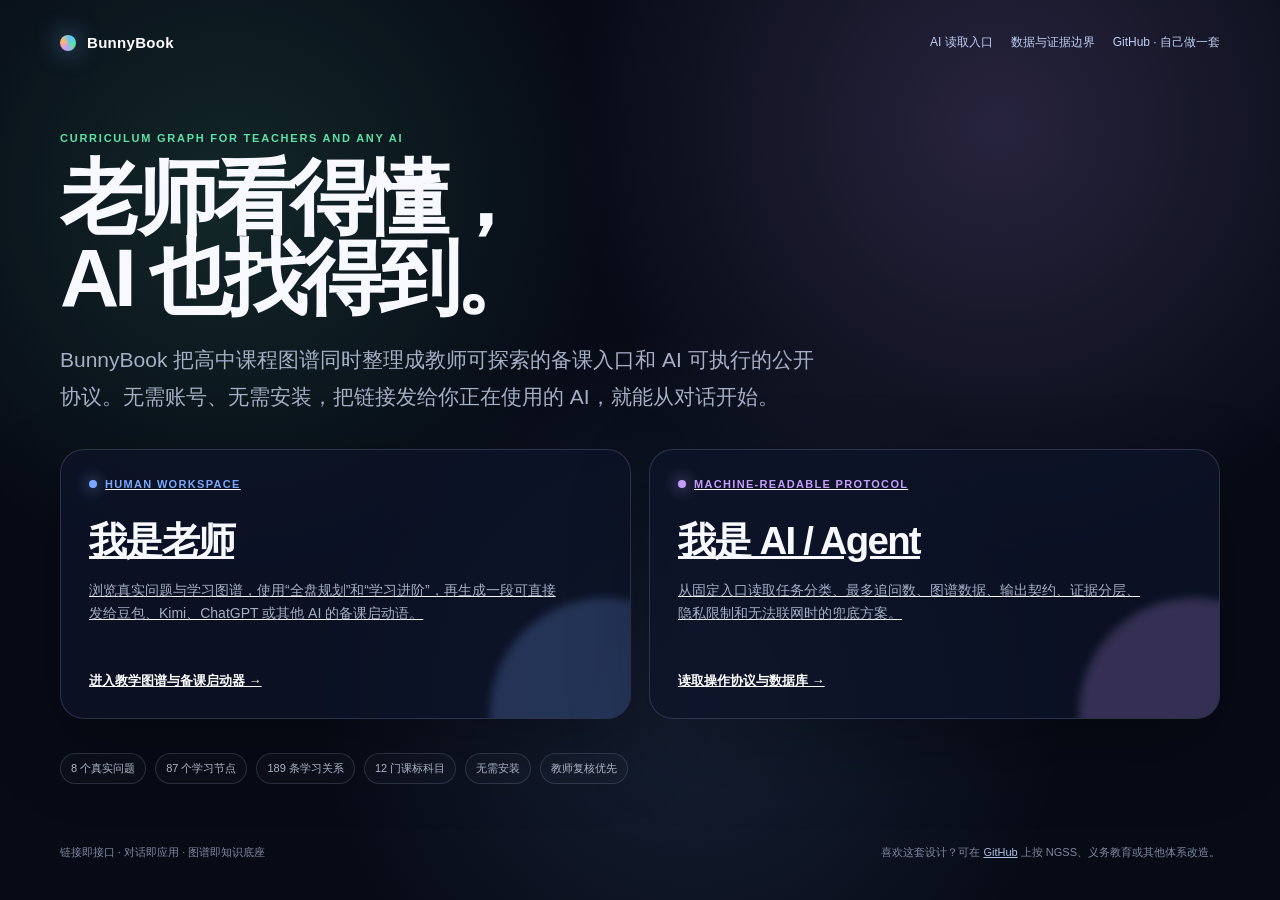
==== commit 0e517619: "add teacher and AI entry experiences" ====
--- a/mvp/index.html
+++ b/mvp/index.html
@@ -5,29 +5,177 @@
   <meta charset="utf-8">
   <meta name="viewport" content="width=device-width, initial-scale=1">
   <meta name="theme-color" content="#070b16">
-  <meta name="description" content="BunnyBook 是给备课 Agent 的课标知识底座：用可追溯的高中课标、跨学科主题与学习关系设计活动，而不是凭空生成。">
+  <meta name="description" content="BunnyBook 是老师可直接发送给任何 AI 的可追溯课程知识服务：无需安装，从全盘规划、学习进阶到一节课的完整方案。">
   <meta property="og:type" content="website">
   <meta property="og:locale" content="zh_CN">
-  <meta property="og:title" content="BunnyBook · 给备课 Agent 的课标知识底座">
-  <meta property="og:description" content="从真实问题出发，把主题结构、学科分工、学习关系与课标证据交给你已有的 Agent。">
+  <meta property="og:title" content="BunnyBook · 老师看得懂，AI 也找得到">
+  <meta property="og:description" content="链接即接口，对话即应用。教师无需安装 MCP、Plugin 或 Skill，就能让任何 AI 使用课程图谱协助备课。">
   <meta property="og:image" content="assets/bunnybook-social-card.png">
   <meta property="og:image:width" content="1200">
   <meta property="og:image:height" content="630">
-  <meta property="og:image:alt" content="BunnyBook：让备课 Agent 不再凭空编课">
+  <meta property="og:image:alt" content="BunnyBook：老师看得懂，AI 也找得到">
   <meta name="twitter:card" content="summary_large_image">
-  <meta name="twitter:title" content="BunnyBook · 给备课 Agent 的课标知识底座">
-  <meta name="twitter:description" content="让备课 Agent 不再凭空编课。">
+  <meta name="twitter:title" content="BunnyBook · 老师看得懂，AI 也找得到">
+  <meta name="twitter:description" content="链接即接口，对话即应用。">
   <meta name="twitter:image" content="assets/bunnybook-social-card.png">
+  <link rel="canonical" href="https://bunnybook-curriculum.netlify.app/">
   <link rel="icon" href="data:image/svg+xml,%3Csvg viewBox='0 0 32 32'%3E%3Ccircle cx='16' cy='16' r='14' fill='%2379a9ff'/%3E%3Ccircle cx='11' cy='12' r='4' fill='%235de2a5'/%3E%3Ccircle cx='21' cy='20' r='4' fill='%23c79cff'/%3E%3C/svg%3E">
-  <link rel="alternate" type="application/json" href="agent-manifest.json" title="Agent manifest">
+  <link rel="alternate" type="text/plain" href="llms.txt" title="BunnyBook AI discovery">
+  <link rel="alternate" type="text/plain" href="llms-full.txt" title="BunnyBook offline AI context">
+  <link rel="alternate" type="application/json" href="agent-manifest.json" title="Canonical Agent manifest">
+  <link rel="alternate" type="application/json" href="agent/manifest.json" title="Universal AI interaction manifest">
   <link rel="alternate" type="application/json" href="learning-map.json" title="Learning map data">
-  <link rel="alternate" type="text/markdown" href="agent-prompt.md" title="Agent prompt">
+  <link rel="alternate" type="text/markdown" href="agent/START-HERE.md" title="AI operating instructions">
+  <link rel="alternate" type="text/markdown" href="agent-prompt.md" title="Developer Agent prompt">
   <link rel="alternate" type="application/json" href="mcp-config.example.json" title="MCP configuration example">
   <link rel="license" href="LICENSE.md" title="BunnyBook license map">
-  <title>BunnyBook · 给备课 Agent 的课标知识底座</title>
+  <title>BunnyBook · 老师看得懂，AI 也找得到</title>
   <link rel="stylesheet" href="styles.css">
+  <link rel="stylesheet" href="entry.css">
+  <script type="application/ld+json">
+  {
+    "@context": "https://schema.org",
+    "@type": "Dataset",
+    "name": "BunnyBook Curriculum Graph",
+    "description": "A traceable interdisciplinary curriculum graph and universal AI context source for teachers.",
+    "url": "https://bunnybook-curriculum.netlify.app/",
+    "isAccessibleForFree": true,
+    "license": [
+      "https://opendatacommons.org/licenses/odbl/1-0/",
+      "https://creativecommons.org/licenses/by/4.0/",
+      "https://www.apache.org/licenses/LICENSE-2.0"
+    ],
+    "distribution": [
+      {"@type": "DataDownload", "encodingFormat": "application/json", "contentUrl": "https://bunnybook-curriculum.netlify.app/learning-map.json"},
+      {"@type": "DataDownload", "encodingFormat": "text/plain", "contentUrl": "https://bunnybook-curriculum.netlify.app/llms.txt"}
+    ]
+  }
+  </script>
 </head>
 <body data-persona="teacher">
+  <section class="entry-gate" id="entry-gate" aria-labelledby="entry-title">
+    <div class="entry-gate-inner">
+      <nav class="entry-nav" aria-label="BunnyBook 入口导航">
+        <div class="entry-brand"><span class="entry-brand-mark" aria-hidden="true"></span><span>BunnyBook</span></div>
+        <div class="entry-nav-links">
+          <a href="llms.txt">AI 读取入口</a>
+          <a href="data-notice.md">数据与证据边界</a>
+          <a href="https://github.com/gitljz0329/bunnybook-curriculum" target="_blank" rel="noreferrer">GitHub · 自己做一套</a>
+        </div>
+      </nav>
+
+      <main class="entry-hero">
+        <div class="entry-hero-copy">
+          <p class="entry-kicker">Curriculum graph for teachers and any AI</p>
+          <h1 id="entry-title">老师看得懂，<br>AI 也找得到。</h1>
+          <p>BunnyBook 把高中课程图谱同时整理成教师可探索的备课入口和 AI 可执行的公开协议。无需账号、无需安装，把链接发给你正在使用的 AI，就能从对话开始。</p>
+        </div>
+
+        <div class="entry-role-grid" aria-label="选择使用身份">
+          <a class="entry-role-card teacher" href="?role=teacher" data-enter-role="teacher">
+            <span class="entry-role-label">Human workspace</span>
+            <h2>我是老师</h2>
+            <p>浏览真实问题与学习图谱，使用“全盘规划”和“学习进阶”，再生成一段可直接发给豆包、Kimi、ChatGPT 或其他 AI 的备课启动语。</p>
+            <span class="entry-role-action">进入教学图谱与备课启动器 →</span>
+          </a>
+          <a class="entry-role-card agent" href="?role=agent" data-enter-role="agent">
+            <span class="entry-role-label">Machine-readable protocol</span>
+            <h2>我是 AI / Agent</h2>
+            <p>从固定入口读取任务分类、最多追问数、图谱数据、输出契约、证据分层、隐私限制和无法联网时的兜底方案。</p>
+            <span class="entry-role-action">读取操作协议与数据库 →</span>
+          </a>
+        </div>
+
+        <div class="entry-proof" aria-label="当前公共数据范围">
+          <span>8 个真实问题</span><span>87 个学习节点</span><span>189 条学习关系</span><span>12 门课标科目</span><span>无需安装</span><span>教师复核优先</span>
+        </div>
+      </main>
+
+      <footer class="entry-footnote">
+        <span>链接即接口 · 对话即应用 · 图谱即知识底座</span>
+        <span>喜欢这套设计？可在 <a href="https://github.com/gitljz0329/bunnybook-curriculum" target="_blank" rel="noreferrer">GitHub</a> 上按 NGSS、义务教育或其他体系改造。</span>
+      </footer>
+    </div>
+  </section>
+
+  <section class="agent-portal" id="agent-portal" hidden aria-labelledby="agent-portal-title">
+    <div class="agent-portal-inner">
+      <header class="agent-portal-header">
+        <div>
+          <p class="entry-kicker">BunnyBook universal AI protocol</p>
+          <h1 id="agent-portal-title">先帮助老师完成课程，<br>不要先解释工具。</h1>
+          <p class="agent-portal-intro">普通教师不需要安装 MCP、Plugin 或 Skill。识别任务、按需读取图谱、最多追问三个问题，先交付可用方案，再集中列出稳定 ID、证据和人工复核边界。</p>
+        </div>
+        <div class="agent-header-actions">
+          <button class="agent-button" id="agent-back-to-choice" type="button">重新选择身份</button>
+          <button class="agent-button" id="copy-agent-starter" type="button">复制 AI 启动指令</button>
+          <button class="agent-button primary" id="agent-view-graph" type="button">打开底层图谱视图</button>
+        </div>
+      </header>
+
+      <div class="agent-portal-grid">
+        <article class="agent-card">
+          <h2>执行顺序</h2>
+          <ol>
+            <li>将教师请求归入 <code>full_planning</code>、<code>learning_progression</code>、<code>lesson_plan</code> 或 <code>review</code>。</li>
+            <li>读取 <code>/llms.txt</code> 与 <code>/agent/START-HERE.md</code>，随后只读取完成任务所需的图谱切片。</li>
+            <li>最多询问三个必要问题；缺失信息用明确假设继续。</li>
+            <li>先给课程蓝图和可执行方案，最后列出证据、ID、假设与教师复核项。</li>
+          </ol>
+          <div class="protocol-strip" aria-label="操作协议摘要">
+            <div class="protocol-step"><strong>1 · Classify</strong><span>判断教师真正要完成的工作</span></div>
+            <div class="protocol-step"><strong>2 · Retrieve</strong><span>按需读取主题、节点与关系</span></div>
+            <div class="protocol-step"><strong>3 · Design</strong><span>把图谱变成学生任务与证据</span></div>
+            <div class="protocol-step"><strong>4 · Review</strong><span>分开事实、项目判断与教师决定</span></div>
+          </div>
+        </article>
+
+        <aside class="agent-card">
+          <h2>规范资源</h2>
+          <div class="agent-resource-list">
+            <a class="agent-resource" href="llms.txt"><span><strong>llms.txt</strong><br><small>最短发现与行为规则</small></span><span>TXT ↗</span></a>
+            <a class="agent-resource" href="agent/START-HERE.md"><span><strong>START-HERE.md</strong><br><small>完整操作协议</small></span><span>MD ↗</span></a>
+            <a class="agent-resource" href="agent-manifest.json"><span><strong>agent-manifest.json</strong><br><small>能力、数据与信任契约</small></span><span>JSON ↗</span></a>
+            <a class="agent-resource" href="learning-map.json"><span><strong>learning-map.json</strong><br><small>唯一规范图谱数据</small></span><span>JSON ↗</span></a>
+            <a class="agent-resource" href="llms-full.txt"><span><strong>llms-full.txt</strong><br><small>无法联网时的复制包</small></span><span>TXT ↗</span></a>
+            <a class="agent-resource" href="data-notice.md"><span><strong>data-notice.md</strong><br><small>版本、许可与证据边界</small></span><span>MD ↗</span></a>
+          </div>
+        </aside>
+
+        <article class="agent-card wide">
+          <h2>教师的一句话应该如何触发工作</h2>
+          <pre class="agent-code-block">教师：我是个高中生物老师，想用 https://bunnybook-curriculum.netlify.app 帮我备节课。
+
+AI：先识别这是单课时备课；从教师原话提取“高中、生物”；最多补问课时和目标内容等必要信息。随后读取 BunnyBook 协议与相关图谱，先给一页课程蓝图，再给时间化流程、学生产物和可观察证据，最后分开列出课标事实、BunnyBook 项目映射与教师需复核项。</pre>
+          <h3>稳定 API 别名</h3>
+          <pre class="agent-code-block">GET /api/v1/learning-map.json
+GET /api/v1/manifest.json
+GET /api/v1/start-here</pre>
+        </article>
+
+        <article class="agent-card agent-boundary">
+          <h2>必须保持的证据分层</h2>
+          <ul>
+            <li><strong>已核对事实：</strong>课标科目、核心素养名称、来源页码和版本。</li>
+            <li><strong>BunnyBook 项目映射：</strong>主题、节点、hard/soft 前置及具体课标对应，仍待学科教师复核。</li>
+            <li><strong>教师决定：</strong>真实班情、教材、课时、材料、评价标准和最终实施。</li>
+          </ul>
+        </article>
+
+        <article class="agent-card agent-boundary">
+          <h2>不得做什么</h2>
+          <ul>
+            <li>不得让普通教师先安装或部署技术组件。</li>
+            <li>不得编造主题、节点、关系、来源或审阅状态。</li>
+            <li>不得把项目映射称为课程标准直接规定。</li>
+            <li>不得索取可识别学生数据或作高风险个体决定。</li>
+            <li>网页不可访问时，应请求粘贴离线包并明确未读取实时图谱。</li>
+          </ul>
+        </article>
+      </div>
+    </div>
+  </section>
+
   <div class="app-shell">
     <header class="topbar">
       <div class="brand" aria-label="BunnyBook 跨学科课程知识底座">
@@ -53,20 +201,20 @@
           <a class="persona-action persona-action-agent" id="mcp-config-link" href="mcp-config.example.json" target="_blank" rel="noreferrer" hidden>MCP 配置</a>
           <a class="persona-action persona-action-agent" id="mcp-guide-link" href="mcp-guide.md" target="_blank" rel="noreferrer" hidden>接入说明</a>
           <a class="persona-action persona-action-agent" id="agent-manifest-link" href="agent-manifest.json" target="_blank" rel="noreferrer" hidden>Agent 清单</a>
-          <a class="persona-action persona-action-agent" id="agent-prompt-link" href="agent-prompt.md" target="_blank" rel="noreferrer" hidden>启动提示</a>
+          <a class="persona-action persona-action-agent" id="agent-prompt-link" href="agent/START-HERE.md" target="_blank" rel="noreferrer" hidden>启动协议</a>
         </div>
       </div>
     </header>
 
     <nav class="persona-bar" aria-label="选择产品入口">
-      <div class="persona-tabs" role="tablist" aria-label="选择教学图谱或 Agent 接入">
+      <div class="persona-tabs" role="tablist" aria-label="选择教师工作区或 AI 操作协议">
         <button class="persona-tab" id="persona-teacher" type="button" role="tab" data-persona="teacher" aria-selected="true" aria-controls="persona-content" tabindex="0">
           <span class="persona-tab-dot" aria-hidden="true"></span>
-          <span data-persona-label>1 · 探索教学图谱</span>
+          <span data-persona-label>我是老师 · 教学图谱</span>
         </button>
         <button class="persona-tab" id="persona-agent" type="button" role="tab" data-persona="agent" aria-selected="false" aria-controls="persona-content" tabindex="-1">
           <span class="persona-tab-dot" aria-hidden="true"></span>
-          <span data-persona-label>2 · 接入备课 Agent</span>
+          <span data-persona-label>我是 AI / Agent · 操作协议</span>
         </button>
       </div>
       <p class="sr-only" id="persona-status" aria-live="polite" aria-atomic="true"></p>
@@ -75,14 +223,19 @@
     <main class="workspace" id="persona-content" role="tabpanel" aria-labelledby="persona-teacher">
       <aside class="explore-panel" aria-label="地图说明与筛选">
         <div class="promise">
-          <p class="eyebrow" id="promise-eyebrow">给备课 Agent 的课标知识底座</p>
-          <h1 id="promise-title">让你的备课 Agent 不再凭空编课</h1>
-          <p class="promise-copy" id="promise-copy">从一个真实问题出发，把主题结构、学科分工、学习关系与课标证据交给你已有的 Agent。</p>
+          <p class="eyebrow" id="promise-eyebrow">给教师和任何 AI 的课程知识底座</p>
+          <h1 id="promise-title">先看全盘，再沿学习进阶备好一节课</h1>
+          <p class="promise-copy" id="promise-copy">从真实问题、学科贡献和学生需要的前置能力出发，把图谱交给你已经在使用的 AI。</p>
           <div class="hero-actions" aria-label="开始体验">
             <button class="hero-primary" id="featured-trial" type="button">用“AI 可以替我们做决定吗？”试一试</button>
             <button class="hero-secondary" id="browse-all-themes" type="button">浏览全部 8 个主题</button>
           </div>
-          <p class="hero-note" id="hero-note">无需安装 · 先复制主题使用包 · 再决定是否接入 MCP</p>
+          <div class="planning-mode-grid" aria-label="教师常用工作模式">
+            <button class="planning-mode-button" type="button" data-open-teacher-starter data-mode="full_planning"><strong>全盘规划</strong>组织一个单元或项目</button>
+            <button class="planning-mode-button" type="button" data-open-teacher-starter data-mode="learning_progression"><strong>学习进阶</strong>梳理前置、卡点与下一步</button>
+          </div>
+          <button class="open-teacher-starter" type="button" data-open-teacher-starter data-mode="lesson_plan">生成一段可发给任何 AI 的备课启动语 →</button>
+          <p class="hero-note" id="hero-note">无需安装 · 复制启动语 · 在原对话框中继续备课</p>
         </div>
 
         <div class="trust-line" id="trust-line"></div>
@@ -126,41 +279,75 @@
               <feGaussianBlur stdDeviation="5" result="blur"></feGaussianBlur>
               <feMerge><feMergeNode in="blur"></feMergeNode><feMergeNode in="SourceGraphic"></feMergeNode></feMerge>
             </filter>
-            <marker id="arrow-hard" markerWidth="8" markerHeight="8" refX="7" refY="4" orient="auto" markerUnits="strokeWidth">
-              <path d="M0,0 L8,4 L0,8 Z"></path>
-            </marker>
-            <marker id="arrow-soft" markerWidth="8" markerHeight="8" refX="7" refY="4" orient="auto" markerUnits="strokeWidth">
-              <path d="M0,0 L8,4 L0,8 Z"></path>
-            </marker>
+            <marker id="arrow-hard" markerWidth="8" markerHeight="8" refX="7" refY="4" orient="auto" markerUnits="strokeWidth"><path d="M0,0 L8,4 L0,8 Z"></path></marker>
+            <marker id="arrow-soft" markerWidth="8" markerHeight="8" refX="7" refY="4" orient="auto" markerUnits="strokeWidth"><path d="M0,0 L8,4 L0,8 Z"></path></marker>
           </defs>
-          <g id="viewport">
-            <g id="stage-layer"></g>
-            <g id="edge-layer"></g>
-            <g id="node-layer"></g>
-          </g>
+          <g id="viewport"><g id="stage-layer"></g><g id="edge-layer"></g><g id="node-layer"></g></g>
         </svg>
 
         <div class="coverage-view" id="coverage-view" hidden aria-labelledby="coverage-title"></div>
-
         <div class="map-tooltip" id="map-tooltip" hidden></div>
-
         <div class="zoom-controls" aria-label="地图缩放">
           <button id="zoom-in" type="button" aria-label="放大">＋</button>
           <button id="zoom-out" type="button" aria-label="缩小">−</button>
           <button id="reset-view" type="button" aria-label="重置视图">↺</button>
         </div>
-
-        <div class="map-hint">
-          <span>拖动平移</span><span>滚轮缩放</span><span>双击复位</span><span>点按节点聚焦</span>
-        </div>
+        <div class="map-hint"><span>拖动平移</span><span>滚轮缩放</span><span>双击复位</span><span>点按节点聚焦</span></div>
       </section>
 
       <aside class="detail-panel" id="detail-panel" aria-live="polite"></aside>
     </main>
   </div>
 
+  <button class="teacher-starter-fab" type="button" data-open-teacher-starter data-mode="lesson_plan">✦ 用任何 AI 备课</button>
+  <button class="agent-guide-fab" id="open-agent-guide" type="button">查看 AI 操作协议</button>
+
+  <section class="teacher-starter" id="teacher-starter" hidden role="dialog" aria-modal="true" aria-labelledby="teacher-starter-title">
+    <button class="teacher-starter-scrim" type="button" data-close-teacher-starter aria-label="关闭备课启动器"></button>
+    <div class="teacher-starter-panel">
+      <header class="teacher-starter-header">
+        <div><p class="entry-kicker">Works with any conversational AI</p><h2 id="teacher-starter-title">把你的备课意图变成启动语</h2></div>
+        <button class="entry-close" type="button" data-close-teacher-starter aria-label="关闭">×</button>
+      </header>
+      <p class="starter-lead">填最少的信息，复制后发给豆包、Kimi、ChatGPT、Claude、千问或其他 AI。它会先读取 BunnyBook 协议，再和你继续讨论，而不是要求你安装工具。</p>
+
+      <div class="mode-switcher" aria-label="选择工作模式">
+        <button class="mode-choice" type="button" data-mode="full_planning" aria-pressed="false">全盘规划</button>
+        <button class="mode-choice" type="button" data-mode="learning_progression" aria-pressed="false">学习进阶</button>
+        <button class="mode-choice" type="button" data-mode="lesson_plan" aria-pressed="true">单课时备课</button>
+        <button class="mode-choice" type="button" data-mode="review" aria-pressed="false">教案核对</button>
+      </div>
+
+      <div class="starter-form-grid">
+        <label class="starter-field">学科<input id="teacher-subject" type="text" value="生物学" autocomplete="off"></label>
+        <label class="starter-field">年级<select id="teacher-grade"><option>高一</option><option>高二</option><option>高三</option><option>高中</option></select></label>
+        <label class="starter-field">每课时参考时长（分钟）<input id="teacher-duration" type="number" min="20" max="180" step="5" value="45"></label>
+        <label class="starter-field">班级情况（可留空）<input id="teacher-class-context" type="text" placeholder="例如：40 人，概念基础不均，能使用平板"></label>
+        <label class="starter-field full">主题、目标或已有教案<textarea id="teacher-topic" placeholder="例如：细胞膜的结构与功能；或者粘贴你想核对的教案摘要"></textarea></label>
+      </div>
+
+      <div class="prompt-section">
+        <div class="prompt-tabs" aria-label="选择启动语版本">
+          <button class="prompt-tab" type="button" data-prompt-kind="quick" aria-pressed="false">一句话版</button>
+          <button class="prompt-tab" type="button" data-prompt-kind="stable" aria-pressed="true">稳定版</button>
+          <button class="prompt-tab" type="button" data-prompt-kind="offline" aria-pressed="false">无法联网版</button>
+        </div>
+        <textarea class="prompt-output" id="prompt-output" readonly aria-label="生成的 AI 备课启动语"></textarea>
+        <div class="prompt-actions">
+          <button class="prompt-action primary" id="copy-prompt" type="button">复制当前启动语</button>
+          <button class="prompt-action" id="copy-offline-pack" type="button">复制完整离线上下文</button>
+          <a class="prompt-action" href="llms-full.txt" target="_blank" rel="noreferrer">打开离线包</a>
+        </div>
+        <p class="copy-status" id="copy-status" aria-live="polite"></p>
+      </div>
+    </div>
+  </section>
+
+  <noscript><p style="position:fixed;z-index:2000;bottom:12px;left:12px;right:12px;padding:12px;background:#10172a;color:white">需要 JavaScript 进入交互图谱；AI 仍可直接读取 <a href="llms.txt" style="color:#9fc0ff">llms.txt</a>、<a href="agent/START-HERE.md" style="color:#d8baff">START-HERE.md</a> 和 <a href="learning-map.json" style="color:#8ce6bd">learning-map.json</a>。</p></noscript>
+
   <script src="data.js"></script>
   <script src="personas.js"></script>
   <script src="app.js"></script>
+  <script src="entry.js"></script>
 </body>
 </html>
--- a/mvp/entry.css
+++ b/mvp/entry.css
@@ -0,0 +1,690 @@
+/* SPDX-License-Identifier: Apache-2.0 */
+
+:root {
+  --entry-surface: #0d1428;
+  --entry-surface-strong: #121d36;
+  --entry-line: rgba(181, 199, 238, 0.18);
+  --entry-text: #f7f9ff;
+  --entry-muted: #a5afc5;
+  --entry-teacher: #79a9ff;
+  --entry-agent: #c79cff;
+  --entry-success: #5de2a5;
+}
+
+body.entry-gate-open,
+body.entry-agent-open,
+body.teacher-starter-open {
+  overflow: hidden;
+}
+
+.entry-gate,
+.agent-portal,
+.teacher-starter {
+  position: fixed;
+  inset: 0;
+  z-index: 1000;
+  color: var(--entry-text);
+  font-family: Inter, ui-sans-serif, -apple-system, BlinkMacSystemFont, "Segoe UI", "PingFang SC", "Hiragino Sans GB", "Microsoft YaHei", sans-serif;
+}
+
+.entry-gate[hidden],
+.agent-portal[hidden],
+.teacher-starter[hidden] {
+  display: none !important;
+}
+
+.entry-gate {
+  overflow: auto;
+  background:
+    radial-gradient(circle at 18% 22%, rgba(93, 226, 165, 0.13), transparent 30%),
+    radial-gradient(circle at 78% 14%, rgba(199, 156, 255, 0.17), transparent 34%),
+    radial-gradient(circle at 54% 78%, rgba(121, 169, 255, 0.13), transparent 38%),
+    #070b16;
+}
+
+.entry-gate-inner {
+  width: min(1160px, calc(100% - 40px));
+  min-height: 100%;
+  margin: 0 auto;
+  padding: 34px 0 38px;
+  display: flex;
+  flex-direction: column;
+}
+
+.entry-nav {
+  display: flex;
+  align-items: center;
+  justify-content: space-between;
+  gap: 24px;
+}
+
+.entry-brand {
+  display: inline-flex;
+  align-items: center;
+  gap: 11px;
+  color: #fff;
+  font-size: 15px;
+  font-weight: 750;
+  letter-spacing: 0.02em;
+}
+
+.entry-brand-mark {
+  width: 16px;
+  height: 16px;
+  border-radius: 50%;
+  background: conic-gradient(from 20deg, #58c7ff, #5de2a5, #c79cff, #ffb86b, #58c7ff);
+  box-shadow: 0 0 24px rgba(121, 169, 255, 0.7);
+}
+
+.entry-nav-links {
+  display: flex;
+  align-items: center;
+  gap: 18px;
+  font-size: 12px;
+}
+
+.entry-nav-links a {
+  color: #bed0f4;
+  text-decoration: none;
+}
+
+.entry-nav-links a:hover { color: #fff; }
+
+.entry-hero {
+  flex: 1;
+  display: grid;
+  align-content: center;
+  gap: 34px;
+  padding: 64px 0 44px;
+}
+
+.entry-hero-copy {
+  max-width: 830px;
+}
+
+.entry-kicker {
+  margin: 0 0 14px;
+  color: var(--entry-success);
+  font-size: 11px;
+  font-weight: 750;
+  letter-spacing: 0.16em;
+  text-transform: uppercase;
+}
+
+.entry-hero h1 {
+  margin: 0;
+  max-width: 850px;
+  font-size: clamp(42px, 7vw, 82px);
+  line-height: 0.98;
+  letter-spacing: -0.065em;
+  font-weight: 680;
+}
+
+.entry-hero-copy > p:last-child {
+  max-width: 760px;
+  margin: 24px 0 0;
+  color: var(--entry-muted);
+  font-size: clamp(16px, 1.8vw, 21px);
+  line-height: 1.72;
+}
+
+.entry-role-grid {
+  display: grid;
+  grid-template-columns: repeat(2, minmax(0, 1fr));
+  gap: 18px;
+}
+
+.entry-role-card {
+  position: relative;
+  min-height: 270px;
+  padding: 28px;
+  display: flex;
+  flex-direction: column;
+  align-items: flex-start;
+  border: 1px solid var(--entry-line);
+  border-radius: 24px;
+  color: var(--entry-text);
+  text-align: left;
+  background: rgba(13, 20, 40, 0.78);
+  box-shadow: 0 28px 80px rgba(0, 0, 0, 0.28);
+  cursor: pointer;
+  overflow: hidden;
+  transition: transform 180ms ease, border-color 180ms ease, background 180ms ease;
+}
+
+.entry-role-card::after {
+  content: "";
+  position: absolute;
+  width: 230px;
+  height: 230px;
+  right: -90px;
+  bottom: -110px;
+  border-radius: 50%;
+  background: color-mix(in srgb, var(--role-accent) 22%, transparent);
+  filter: blur(4px);
+}
+
+.entry-role-card:hover {
+  transform: translateY(-4px);
+  border-color: color-mix(in srgb, var(--role-accent) 58%, transparent);
+  background: rgba(17, 27, 52, 0.92);
+}
+
+.entry-role-card.teacher { --role-accent: var(--entry-teacher); }
+.entry-role-card.agent { --role-accent: var(--entry-agent); }
+
+.entry-role-label {
+  display: inline-flex;
+  align-items: center;
+  gap: 8px;
+  color: var(--role-accent);
+  font-size: 11px;
+  font-weight: 750;
+  letter-spacing: 0.12em;
+  text-transform: uppercase;
+}
+
+.entry-role-label::before {
+  content: "";
+  width: 8px;
+  height: 8px;
+  border-radius: 50%;
+  background: var(--role-accent);
+  box-shadow: 0 0 15px var(--role-accent);
+}
+
+.entry-role-card h2 {
+  margin: 26px 0 12px;
+  font-size: clamp(27px, 3vw, 39px);
+  letter-spacing: -0.045em;
+  font-weight: 650;
+}
+
+.entry-role-card p {
+  max-width: 470px;
+  margin: 0;
+  color: var(--entry-muted);
+  font-size: 14px;
+  line-height: 1.7;
+}
+
+.entry-role-action {
+  position: relative;
+  z-index: 1;
+  margin-top: auto;
+  padding-top: 26px;
+  color: #fff;
+  font-size: 13px;
+  font-weight: 700;
+}
+
+.entry-proof {
+  display: flex;
+  flex-wrap: wrap;
+  gap: 9px;
+}
+
+.entry-proof span {
+  padding: 7px 10px;
+  border: 1px solid var(--entry-line);
+  border-radius: 999px;
+  color: #bbc5d9;
+  background: rgba(255, 255, 255, 0.025);
+  font-size: 11px;
+}
+
+.entry-footnote {
+  display: flex;
+  justify-content: space-between;
+  gap: 24px;
+  color: #7d88a0;
+  font-size: 11px;
+  line-height: 1.6;
+}
+
+.entry-footnote a { color: #aebfe3; }
+
+/* Teacher planning entry inside the graph */
+.planning-mode-grid {
+  display: grid;
+  grid-template-columns: repeat(2, minmax(0, 1fr));
+  gap: 7px;
+  margin-top: 10px;
+}
+
+.planning-mode-button,
+.open-teacher-starter {
+  border-radius: 10px;
+  cursor: pointer;
+  transition: transform 160ms ease, border-color 160ms ease, background 160ms ease;
+}
+
+.planning-mode-button {
+  padding: 11px 10px;
+  border: 1px solid rgba(121, 169, 255, 0.25);
+  color: #dbe7ff;
+  background: rgba(121, 169, 255, 0.07);
+  text-align: left;
+  font-size: 11px;
+  line-height: 1.4;
+}
+
+.planning-mode-button strong {
+  display: block;
+  margin-bottom: 3px;
+  color: #fff;
+  font-size: 12px;
+}
+
+.planning-mode-button:hover,
+.open-teacher-starter:hover {
+  transform: translateY(-1px);
+  border-color: rgba(121, 169, 255, 0.58);
+}
+
+.open-teacher-starter {
+  width: 100%;
+  margin-top: 8px;
+  padding: 12px 13px;
+  border: 1px solid rgba(93, 226, 165, 0.38);
+  color: #eafff6;
+  background: rgba(93, 226, 165, 0.1);
+  text-align: left;
+  font-size: 11px;
+  font-weight: 720;
+}
+
+.teacher-starter-fab,
+.agent-guide-fab {
+  position: fixed;
+  right: 374px;
+  bottom: 22px;
+  z-index: 80;
+  display: none;
+  align-items: center;
+  gap: 8px;
+  padding: 11px 14px;
+  border: 1px solid rgba(121, 169, 255, 0.45);
+  border-radius: 999px;
+  color: #fff;
+  background: rgba(16, 23, 42, 0.92);
+  box-shadow: 0 18px 48px rgba(0, 0, 0, 0.35);
+  backdrop-filter: blur(14px);
+  font-size: 12px;
+  font-weight: 700;
+  cursor: pointer;
+}
+
+body[data-entry-view="teacher"] .teacher-starter-fab { display: inline-flex; }
+body[data-entry-view="agent-graph"] .agent-guide-fab { display: inline-flex; }
+
+.teacher-starter {
+  display: grid;
+  grid-template-columns: minmax(0, 1fr) min(620px, 92vw);
+  background: rgba(2, 5, 13, 0.72);
+  backdrop-filter: blur(14px);
+}
+
+.teacher-starter-scrim {
+  border: 0;
+  background: transparent;
+  cursor: default;
+}
+
+.teacher-starter-panel {
+  min-height: 0;
+  overflow: auto;
+  padding: 28px;
+  border-left: 1px solid var(--entry-line);
+  background:
+    radial-gradient(circle at 80% 5%, rgba(121, 169, 255, 0.14), transparent 28%),
+    #0b1121;
+  box-shadow: -30px 0 80px rgba(0, 0, 0, 0.42);
+}
+
+.teacher-starter-header,
+.agent-portal-header {
+  display: flex;
+  align-items: flex-start;
+  justify-content: space-between;
+  gap: 18px;
+}
+
+.teacher-starter-header h2,
+.agent-portal-header h1 {
+  margin: 5px 0 0;
+  letter-spacing: -0.04em;
+}
+
+.teacher-starter-header h2 { font-size: 30px; }
+
+.entry-close {
+  width: 38px;
+  height: 38px;
+  flex: 0 0 auto;
+  border: 1px solid var(--entry-line);
+  border-radius: 50%;
+  color: #d9e3f8;
+  background: rgba(255, 255, 255, 0.035);
+  cursor: pointer;
+}
+
+.starter-lead {
+  margin: 14px 0 24px;
+  color: var(--entry-muted);
+  font-size: 13px;
+  line-height: 1.7;
+}
+
+.mode-switcher {
+  display: grid;
+  grid-template-columns: repeat(2, minmax(0, 1fr));
+  gap: 8px;
+  margin-bottom: 22px;
+}
+
+.mode-choice {
+  padding: 11px 12px;
+  border: 1px solid var(--entry-line);
+  border-radius: 10px;
+  color: #c7d1e7;
+  background: rgba(255, 255, 255, 0.025);
+  text-align: left;
+  font-size: 12px;
+  cursor: pointer;
+}
+
+.mode-choice[aria-pressed="true"] {
+  border-color: rgba(121, 169, 255, 0.62);
+  color: #fff;
+  background: rgba(121, 169, 255, 0.13);
+}
+
+.starter-form-grid {
+  display: grid;
+  grid-template-columns: repeat(2, minmax(0, 1fr));
+  gap: 13px;
+}
+
+.starter-field {
+  display: grid;
+  gap: 7px;
+  color: #cbd5e9;
+  font-size: 11px;
+  font-weight: 650;
+}
+
+.starter-field.full { grid-column: 1 / -1; }
+
+.starter-field input,
+.starter-field select,
+.starter-field textarea,
+.prompt-output {
+  width: 100%;
+  border: 1px solid var(--entry-line);
+  border-radius: 10px;
+  color: #f8faff;
+  background: rgba(255, 255, 255, 0.045);
+  font: inherit;
+  font-weight: 450;
+}
+
+.starter-field input,
+.starter-field select { height: 42px; padding: 0 12px; }
+.starter-field textarea { min-height: 74px; padding: 11px 12px; resize: vertical; line-height: 1.55; }
+
+.prompt-section {
+  margin-top: 24px;
+  padding-top: 22px;
+  border-top: 1px solid var(--entry-line);
+}
+
+.prompt-tabs {
+  display: flex;
+  gap: 7px;
+  margin-bottom: 10px;
+}
+
+.prompt-tab {
+  padding: 7px 10px;
+  border: 1px solid var(--entry-line);
+  border-radius: 999px;
+  color: #aeb8ce;
+  background: transparent;
+  font-size: 11px;
+  cursor: pointer;
+}
+
+.prompt-tab[aria-pressed="true"] {
+  color: #fff;
+  border-color: rgba(93, 226, 165, 0.55);
+  background: rgba(93, 226, 165, 0.1);
+}
+
+.prompt-output {
+  min-height: 210px;
+  padding: 14px;
+  resize: vertical;
+  color: #e6edfb;
+  font-size: 12px;
+  line-height: 1.66;
+}
+
+.prompt-actions {
+  display: flex;
+  flex-wrap: wrap;
+  gap: 8px;
+  margin-top: 10px;
+}
+
+.prompt-action {
+  padding: 9px 12px;
+  border: 1px solid var(--entry-line);
+  border-radius: 9px;
+  color: #fff;
+  background: rgba(121, 169, 255, 0.12);
+  font-size: 11px;
+  font-weight: 700;
+  cursor: pointer;
+}
+
+.prompt-action.primary {
+  border-color: rgba(93, 226, 165, 0.5);
+  background: rgba(93, 226, 165, 0.13);
+}
+
+.copy-status {
+  min-height: 18px;
+  margin: 8px 0 0;
+  color: var(--entry-success);
+  font-size: 11px;
+}
+
+/* AI / Agent portal */
+.agent-portal {
+  overflow: auto;
+  background:
+    radial-gradient(circle at 82% 8%, rgba(199, 156, 255, 0.17), transparent 30%),
+    radial-gradient(circle at 14% 68%, rgba(121, 169, 255, 0.12), transparent 34%),
+    #070b16;
+}
+
+.agent-portal-inner {
+  width: min(1180px, calc(100% - 40px));
+  margin: 0 auto;
+  padding: 30px 0 54px;
+}
+
+.agent-portal-header h1 {
+  max-width: 820px;
+  font-size: clamp(38px, 6vw, 70px);
+  line-height: 1;
+}
+
+.agent-portal-intro {
+  max-width: 780px;
+  margin: 20px 0 0;
+  color: var(--entry-muted);
+  font-size: 16px;
+  line-height: 1.72;
+}
+
+.agent-header-actions {
+  display: flex;
+  gap: 8px;
+  flex-wrap: wrap;
+  justify-content: flex-end;
+}
+
+.agent-button {
+  padding: 10px 13px;
+  border: 1px solid var(--entry-line);
+  border-radius: 10px;
+  color: #fff;
+  background: rgba(255, 255, 255, 0.035);
+  font-size: 11px;
+  font-weight: 700;
+  text-decoration: none;
+  cursor: pointer;
+}
+
+.agent-button.primary {
+  border-color: rgba(199, 156, 255, 0.58);
+  background: rgba(199, 156, 255, 0.13);
+}
+
+.agent-portal-grid {
+  display: grid;
+  grid-template-columns: 1.1fr 0.9fr;
+  gap: 18px;
+  margin-top: 34px;
+}
+
+.agent-card {
+  padding: 24px;
+  border: 1px solid var(--entry-line);
+  border-radius: 20px;
+  background: rgba(13, 20, 40, 0.76);
+}
+
+.agent-card.wide { grid-column: 1 / -1; }
+
+.agent-card h2 {
+  margin: 0 0 13px;
+  font-size: 20px;
+  letter-spacing: -0.025em;
+}
+
+.agent-card h3 {
+  margin: 20px 0 8px;
+  color: #edf1ff;
+  font-size: 13px;
+}
+
+.agent-card p,
+.agent-card li {
+  color: var(--entry-muted);
+  font-size: 13px;
+  line-height: 1.68;
+}
+
+.agent-card ol,
+.agent-card ul { margin: 0; padding-left: 20px; }
+.agent-card code { color: #dfc8ff; }
+
+.agent-resource-list {
+  display: grid;
+  gap: 8px;
+}
+
+.agent-resource {
+  display: grid;
+  grid-template-columns: minmax(0, 1fr) auto;
+  gap: 14px;
+  align-items: center;
+  padding: 12px 13px;
+  border: 1px solid var(--entry-line);
+  border-radius: 10px;
+  color: #eef2ff;
+  text-decoration: none;
+  background: rgba(255, 255, 255, 0.025);
+}
+
+.agent-resource:hover { border-color: rgba(199, 156, 255, 0.48); }
+.agent-resource small { color: #8792aa; }
+
+.protocol-strip {
+  display: grid;
+  grid-template-columns: repeat(4, minmax(0, 1fr));
+  gap: 8px;
+  margin-top: 16px;
+}
+
+.protocol-step {
+  padding: 13px;
+  border: 1px solid var(--entry-line);
+  border-radius: 11px;
+  background: rgba(255, 255, 255, 0.025);
+}
+
+.protocol-step strong {
+  display: block;
+  margin-bottom: 6px;
+  color: #fff;
+  font-size: 12px;
+}
+
+.protocol-step span {
+  color: var(--entry-muted);
+  font-size: 11px;
+  line-height: 1.5;
+}
+
+.agent-code-block {
+  margin: 13px 0 0;
+  padding: 15px;
+  overflow: auto;
+  border: 1px solid var(--entry-line);
+  border-radius: 12px;
+  color: #e8edfb;
+  background: #070c18;
+  font: 12px/1.65 ui-monospace, SFMono-Regular, Menlo, Consolas, monospace;
+  white-space: pre-wrap;
+}
+
+.agent-boundary {
+  border-color: rgba(255, 184, 107, 0.28);
+  background: rgba(255, 184, 107, 0.045);
+}
+
+@media (max-width: 980px) {
+  .entry-role-grid,
+  .agent-portal-grid { grid-template-columns: 1fr; }
+  .agent-card.wide { grid-column: auto; }
+  .protocol-strip { grid-template-columns: repeat(2, minmax(0, 1fr)); }
+  .teacher-starter-fab,
+  .agent-guide-fab { right: 18px; }
+}
+
+@media (max-width: 720px) {
+  .entry-gate-inner,
+  .agent-portal-inner { width: min(100% - 24px, 1180px); }
+  .entry-nav { align-items: flex-start; }
+  .entry-nav-links { display: none; }
+  .entry-hero { padding: 46px 0 32px; }
+  .entry-hero h1 { font-size: clamp(40px, 14vw, 62px); }
+  .entry-role-card { min-height: 235px; padding: 22px; }
+  .entry-footnote { flex-direction: column; }
+  .teacher-starter { grid-template-columns: 1fr; }
+  .teacher-starter-scrim { display: none; }
+  .teacher-starter-panel { border-left: 0; padding: 20px 16px 32px; }
+  .starter-form-grid { grid-template-columns: 1fr; }
+  .starter-field.full { grid-column: auto; }
+  .mode-switcher { grid-template-columns: 1fr 1fr; }
+  .protocol-strip { grid-template-columns: 1fr; }
+  .agent-portal-header { flex-direction: column; }
+  .agent-header-actions { justify-content: flex-start; }
+  .agent-card { padding: 19px; }
+  .teacher-starter-fab,
+  .agent-guide-fab { bottom: 14px; right: 14px; }
+}
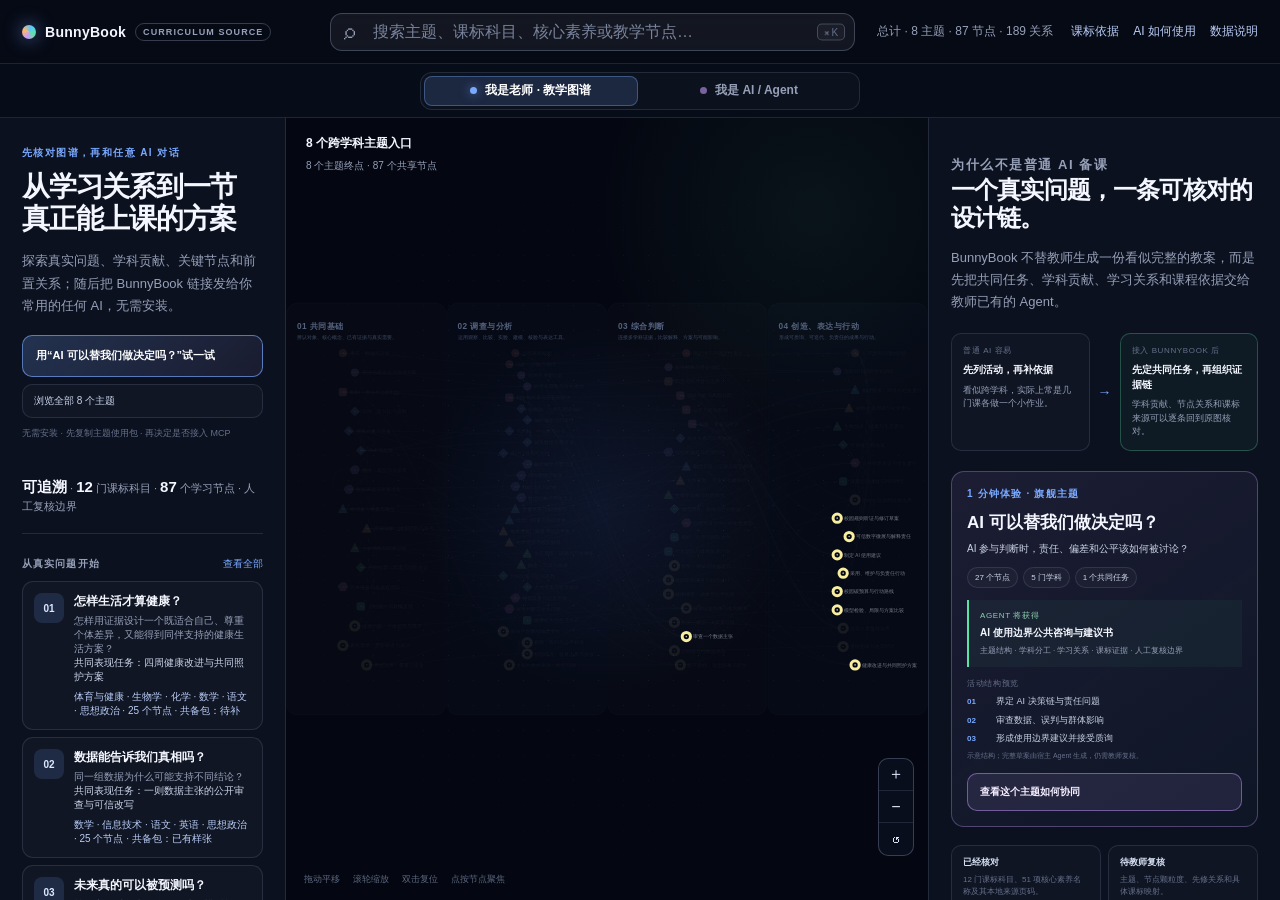
==== commit 3b7d8a4c: "keep graph page focused on graph exploration" ====
--- a/mvp/index.html
+++ b/mvp/index.html
@@ -5,177 +5,29 @@
   <meta charset="utf-8">
   <meta name="viewport" content="width=device-width, initial-scale=1">
   <meta name="theme-color" content="#070b16">
-  <meta name="description" content="BunnyBook 是老师可直接发送给任何 AI 的可追溯课程知识服务：无需安装，从全盘规划、学习进阶到一节课的完整方案。">
+  <meta name="description" content="BunnyBook 是给备课 Agent 的课标知识底座：用可追溯的高中课标、跨学科主题与学习关系设计活动，而不是凭空生成。">
   <meta property="og:type" content="website">
   <meta property="og:locale" content="zh_CN">
-  <meta property="og:title" content="BunnyBook · 老师看得懂，AI 也找得到">
-  <meta property="og:description" content="链接即接口，对话即应用。教师无需安装 MCP、Plugin 或 Skill，就能让任何 AI 使用课程图谱协助备课。">
+  <meta property="og:title" content="BunnyBook · 给备课 Agent 的课标知识底座">
+  <meta property="og:description" content="从真实问题出发，把主题结构、学科分工、学习关系与课标证据交给你已有的 Agent。">
   <meta property="og:image" content="assets/bunnybook-social-card.png">
   <meta property="og:image:width" content="1200">
   <meta property="og:image:height" content="630">
-  <meta property="og:image:alt" content="BunnyBook：老师看得懂，AI 也找得到">
+  <meta property="og:image:alt" content="BunnyBook：让备课 Agent 不再凭空编课">
   <meta name="twitter:card" content="summary_large_image">
-  <meta name="twitter:title" content="BunnyBook · 老师看得懂，AI 也找得到">
-  <meta name="twitter:description" content="链接即接口，对话即应用。">
+  <meta name="twitter:title" content="BunnyBook · 给备课 Agent 的课标知识底座">
+  <meta name="twitter:description" content="让备课 Agent 不再凭空编课。">
   <meta name="twitter:image" content="assets/bunnybook-social-card.png">
-  <link rel="canonical" href="https://bunnybook-curriculum.netlify.app/">
   <link rel="icon" href="data:image/svg+xml,%3Csvg viewBox='0 0 32 32'%3E%3Ccircle cx='16' cy='16' r='14' fill='%2379a9ff'/%3E%3Ccircle cx='11' cy='12' r='4' fill='%235de2a5'/%3E%3Ccircle cx='21' cy='20' r='4' fill='%23c79cff'/%3E%3C/svg%3E">
-  <link rel="alternate" type="text/plain" href="llms.txt" title="BunnyBook AI discovery">
-  <link rel="alternate" type="text/plain" href="llms-full.txt" title="BunnyBook offline AI context">
-  <link rel="alternate" type="application/json" href="agent-manifest.json" title="Canonical Agent manifest">
-  <link rel="alternate" type="application/json" href="agent/manifest.json" title="Universal AI interaction manifest">
+  <link rel="alternate" type="application/json" href="agent-manifest.json" title="Agent manifest">
   <link rel="alternate" type="application/json" href="learning-map.json" title="Learning map data">
-  <link rel="alternate" type="text/markdown" href="agent/START-HERE.md" title="AI operating instructions">
-  <link rel="alternate" type="text/markdown" href="agent-prompt.md" title="Developer Agent prompt">
+  <link rel="alternate" type="text/markdown" href="agent-prompt.md" title="Agent prompt">
   <link rel="alternate" type="application/json" href="mcp-config.example.json" title="MCP configuration example">
   <link rel="license" href="LICENSE.md" title="BunnyBook license map">
-  <title>BunnyBook · 老师看得懂，AI 也找得到</title>
+  <title>BunnyBook · 给备课 Agent 的课标知识底座</title>
   <link rel="stylesheet" href="styles.css">
-  <link rel="stylesheet" href="entry.css">
-  <script type="application/ld+json">
-  {
-    "@context": "https://schema.org",
-    "@type": "Dataset",
-    "name": "BunnyBook Curriculum Graph",
-    "description": "A traceable interdisciplinary curriculum graph and universal AI context source for teachers.",
-    "url": "https://bunnybook-curriculum.netlify.app/",
-    "isAccessibleForFree": true,
-    "license": [
-      "https://opendatacommons.org/licenses/odbl/1-0/",
-      "https://creativecommons.org/licenses/by/4.0/",
-      "https://www.apache.org/licenses/LICENSE-2.0"
-    ],
-    "distribution": [
-      {"@type": "DataDownload", "encodingFormat": "application/json", "contentUrl": "https://bunnybook-curriculum.netlify.app/learning-map.json"},
-      {"@type": "DataDownload", "encodingFormat": "text/plain", "contentUrl": "https://bunnybook-curriculum.netlify.app/llms.txt"}
-    ]
-  }
-  </script>
 </head>
 <body data-persona="teacher">
-  <section class="entry-gate" id="entry-gate" aria-labelledby="entry-title">
-    <div class="entry-gate-inner">
-      <nav class="entry-nav" aria-label="BunnyBook 入口导航">
-        <div class="entry-brand"><span class="entry-brand-mark" aria-hidden="true"></span><span>BunnyBook</span></div>
-        <div class="entry-nav-links">
-          <a href="llms.txt">AI 读取入口</a>
-          <a href="data-notice.md">数据与证据边界</a>
-          <a href="https://github.com/gitljz0329/bunnybook-curriculum" target="_blank" rel="noreferrer">GitHub · 自己做一套</a>
-        </div>
-      </nav>
-
-      <main class="entry-hero">
-        <div class="entry-hero-copy">
-          <p class="entry-kicker">Curriculum graph for teachers and any AI</p>
-          <h1 id="entry-title">老师看得懂，<br>AI 也找得到。</h1>
-          <p>BunnyBook 把高中课程图谱同时整理成教师可探索的备课入口和 AI 可执行的公开协议。无需账号、无需安装，把链接发给你正在使用的 AI，就能从对话开始。</p>
-        </div>
-
-        <div class="entry-role-grid" aria-label="选择使用身份">
-          <a class="entry-role-card teacher" href="?role=teacher" data-enter-role="teacher">
-            <span class="entry-role-label">Human workspace</span>
-            <h2>我是老师</h2>
-            <p>浏览真实问题与学习图谱，使用“全盘规划”和“学习进阶”，再生成一段可直接发给豆包、Kimi、ChatGPT 或其他 AI 的备课启动语。</p>
-            <span class="entry-role-action">进入教学图谱与备课启动器 →</span>
-          </a>
-          <a class="entry-role-card agent" href="?role=agent" data-enter-role="agent">
-            <span class="entry-role-label">Machine-readable protocol</span>
-            <h2>我是 AI / Agent</h2>
-            <p>从固定入口读取任务分类、最多追问数、图谱数据、输出契约、证据分层、隐私限制和无法联网时的兜底方案。</p>
-            <span class="entry-role-action">读取操作协议与数据库 →</span>
-          </a>
-        </div>
-
-        <div class="entry-proof" aria-label="当前公共数据范围">
-          <span>8 个真实问题</span><span>87 个学习节点</span><span>189 条学习关系</span><span>12 门课标科目</span><span>无需安装</span><span>教师复核优先</span>
-        </div>
-      </main>
-
-      <footer class="entry-footnote">
-        <span>链接即接口 · 对话即应用 · 图谱即知识底座</span>
-        <span>喜欢这套设计？可在 <a href="https://github.com/gitljz0329/bunnybook-curriculum" target="_blank" rel="noreferrer">GitHub</a> 上按 NGSS、义务教育或其他体系改造。</span>
-      </footer>
-    </div>
-  </section>
-
-  <section class="agent-portal" id="agent-portal" hidden aria-labelledby="agent-portal-title">
-    <div class="agent-portal-inner">
-      <header class="agent-portal-header">
-        <div>
-          <p class="entry-kicker">BunnyBook universal AI protocol</p>
-          <h1 id="agent-portal-title">先帮助老师完成课程，<br>不要先解释工具。</h1>
-          <p class="agent-portal-intro">普通教师不需要安装 MCP、Plugin 或 Skill。识别任务、按需读取图谱、最多追问三个问题，先交付可用方案，再集中列出稳定 ID、证据和人工复核边界。</p>
-        </div>
-        <div class="agent-header-actions">
-          <button class="agent-button" id="agent-back-to-choice" type="button">重新选择身份</button>
-          <button class="agent-button" id="copy-agent-starter" type="button">复制 AI 启动指令</button>
-          <button class="agent-button primary" id="agent-view-graph" type="button">打开底层图谱视图</button>
-        </div>
-      </header>
-
-      <div class="agent-portal-grid">
-        <article class="agent-card">
-          <h2>执行顺序</h2>
-          <ol>
-            <li>将教师请求归入 <code>full_planning</code>、<code>learning_progression</code>、<code>lesson_plan</code> 或 <code>review</code>。</li>
-            <li>读取 <code>/llms.txt</code> 与 <code>/agent/START-HERE.md</code>，随后只读取完成任务所需的图谱切片。</li>
-            <li>最多询问三个必要问题；缺失信息用明确假设继续。</li>
-            <li>先给课程蓝图和可执行方案，最后列出证据、ID、假设与教师复核项。</li>
-          </ol>
-          <div class="protocol-strip" aria-label="操作协议摘要">
-            <div class="protocol-step"><strong>1 · Classify</strong><span>判断教师真正要完成的工作</span></div>
-            <div class="protocol-step"><strong>2 · Retrieve</strong><span>按需读取主题、节点与关系</span></div>
-            <div class="protocol-step"><strong>3 · Design</strong><span>把图谱变成学生任务与证据</span></div>
-            <div class="protocol-step"><strong>4 · Review</strong><span>分开事实、项目判断与教师决定</span></div>
-          </div>
-        </article>
-
-        <aside class="agent-card">
-          <h2>规范资源</h2>
-          <div class="agent-resource-list">
-            <a class="agent-resource" href="llms.txt"><span><strong>llms.txt</strong><br><small>最短发现与行为规则</small></span><span>TXT ↗</span></a>
-            <a class="agent-resource" href="agent/START-HERE.md"><span><strong>START-HERE.md</strong><br><small>完整操作协议</small></span><span>MD ↗</span></a>
-            <a class="agent-resource" href="agent-manifest.json"><span><strong>agent-manifest.json</strong><br><small>能力、数据与信任契约</small></span><span>JSON ↗</span></a>
-            <a class="agent-resource" href="learning-map.json"><span><strong>learning-map.json</strong><br><small>唯一规范图谱数据</small></span><span>JSON ↗</span></a>
-            <a class="agent-resource" href="llms-full.txt"><span><strong>llms-full.txt</strong><br><small>无法联网时的复制包</small></span><span>TXT ↗</span></a>
-            <a class="agent-resource" href="data-notice.md"><span><strong>data-notice.md</strong><br><small>版本、许可与证据边界</small></span><span>MD ↗</span></a>
-          </div>
-        </aside>
-
-        <article class="agent-card wide">
-          <h2>教师的一句话应该如何触发工作</h2>
-          <pre class="agent-code-block">教师：我是个高中生物老师，想用 https://bunnybook-curriculum.netlify.app 帮我备节课。
-
-AI：先识别这是单课时备课；从教师原话提取“高中、生物”；最多补问课时和目标内容等必要信息。随后读取 BunnyBook 协议与相关图谱，先给一页课程蓝图，再给时间化流程、学生产物和可观察证据，最后分开列出课标事实、BunnyBook 项目映射与教师需复核项。</pre>
-          <h3>稳定 API 别名</h3>
-          <pre class="agent-code-block">GET /api/v1/learning-map.json
-GET /api/v1/manifest.json
-GET /api/v1/start-here</pre>
-        </article>
-
-        <article class="agent-card agent-boundary">
-          <h2>必须保持的证据分层</h2>
-          <ul>
-            <li><strong>已核对事实：</strong>课标科目、核心素养名称、来源页码和版本。</li>
-            <li><strong>BunnyBook 项目映射：</strong>主题、节点、hard/soft 前置及具体课标对应，仍待学科教师复核。</li>
-            <li><strong>教师决定：</strong>真实班情、教材、课时、材料、评价标准和最终实施。</li>
-          </ul>
-        </article>
-
-        <article class="agent-card agent-boundary">
-          <h2>不得做什么</h2>
-          <ul>
-            <li>不得让普通教师先安装或部署技术组件。</li>
-            <li>不得编造主题、节点、关系、来源或审阅状态。</li>
-            <li>不得把项目映射称为课程标准直接规定。</li>
-            <li>不得索取可识别学生数据或作高风险个体决定。</li>
-            <li>网页不可访问时，应请求粘贴离线包并明确未读取实时图谱。</li>
-          </ul>
-        </article>
-      </div>
-    </div>
-  </section>
-
   <div class="app-shell">
     <header class="topbar">
       <div class="brand" aria-label="BunnyBook 跨学科课程知识底座">
@@ -201,20 +53,20 @@
           <a class="persona-action persona-action-agent" id="mcp-config-link" href="mcp-config.example.json" target="_blank" rel="noreferrer" hidden>MCP 配置</a>
           <a class="persona-action persona-action-agent" id="mcp-guide-link" href="mcp-guide.md" target="_blank" rel="noreferrer" hidden>接入说明</a>
           <a class="persona-action persona-action-agent" id="agent-manifest-link" href="agent-manifest.json" target="_blank" rel="noreferrer" hidden>Agent 清单</a>
-          <a class="persona-action persona-action-agent" id="agent-prompt-link" href="agent/START-HERE.md" target="_blank" rel="noreferrer" hidden>启动协议</a>
+          <a class="persona-action persona-action-agent" id="agent-prompt-link" href="agent-prompt.md" target="_blank" rel="noreferrer" hidden>启动提示</a>
         </div>
       </div>
     </header>
 
     <nav class="persona-bar" aria-label="选择产品入口">
-      <div class="persona-tabs" role="tablist" aria-label="选择教师工作区或 AI 操作协议">
+      <div class="persona-tabs" role="tablist" aria-label="选择教学图谱或 Agent 接入">
         <button class="persona-tab" id="persona-teacher" type="button" role="tab" data-persona="teacher" aria-selected="true" aria-controls="persona-content" tabindex="0">
           <span class="persona-tab-dot" aria-hidden="true"></span>
-          <span data-persona-label>我是老师 · 教学图谱</span>
+          <span data-persona-label>1 · 探索教学图谱</span>
         </button>
         <button class="persona-tab" id="persona-agent" type="button" role="tab" data-persona="agent" aria-selected="false" aria-controls="persona-content" tabindex="-1">
           <span class="persona-tab-dot" aria-hidden="true"></span>
-          <span data-persona-label>我是 AI / Agent · 操作协议</span>
+          <span data-persona-label>2 · 接入备课 Agent</span>
         </button>
       </div>
       <p class="sr-only" id="persona-status" aria-live="polite" aria-atomic="true"></p>
@@ -223,19 +75,14 @@
     <main class="workspace" id="persona-content" role="tabpanel" aria-labelledby="persona-teacher">
       <aside class="explore-panel" aria-label="地图说明与筛选">
         <div class="promise">
-          <p class="eyebrow" id="promise-eyebrow">给教师和任何 AI 的课程知识底座</p>
-          <h1 id="promise-title">先看全盘，再沿学习进阶备好一节课</h1>
-          <p class="promise-copy" id="promise-copy">从真实问题、学科贡献和学生需要的前置能力出发，把图谱交给你已经在使用的 AI。</p>
+          <p class="eyebrow" id="promise-eyebrow">给备课 Agent 的课标知识底座</p>
+          <h1 id="promise-title">让你的备课 Agent 不再凭空编课</h1>
+          <p class="promise-copy" id="promise-copy">从一个真实问题出发，把主题结构、学科分工、学习关系与课标证据交给你已有的 Agent。</p>
           <div class="hero-actions" aria-label="开始体验">
             <button class="hero-primary" id="featured-trial" type="button">用“AI 可以替我们做决定吗？”试一试</button>
             <button class="hero-secondary" id="browse-all-themes" type="button">浏览全部 8 个主题</button>
           </div>
-          <div class="planning-mode-grid" aria-label="教师常用工作模式">
-            <button class="planning-mode-button" type="button" data-open-teacher-starter data-mode="full_planning"><strong>全盘规划</strong>组织一个单元或项目</button>
-            <button class="planning-mode-button" type="button" data-open-teacher-starter data-mode="learning_progression"><strong>学习进阶</strong>梳理前置、卡点与下一步</button>
-          </div>
-          <button class="open-teacher-starter" type="button" data-open-teacher-starter data-mode="lesson_plan">生成一段可发给任何 AI 的备课启动语 →</button>
-          <p class="hero-note" id="hero-note">无需安装 · 复制启动语 · 在原对话框中继续备课</p>
+          <p class="hero-note" id="hero-note">无需安装 · 先复制主题使用包 · 再决定是否接入 MCP</p>
         </div>
 
         <div class="trust-line" id="trust-line"></div>
@@ -279,75 +126,41 @@
               <feGaussianBlur stdDeviation="5" result="blur"></feGaussianBlur>
               <feMerge><feMergeNode in="blur"></feMergeNode><feMergeNode in="SourceGraphic"></feMergeNode></feMerge>
             </filter>
-            <marker id="arrow-hard" markerWidth="8" markerHeight="8" refX="7" refY="4" orient="auto" markerUnits="strokeWidth"><path d="M0,0 L8,4 L0,8 Z"></path></marker>
-            <marker id="arrow-soft" markerWidth="8" markerHeight="8" refX="7" refY="4" orient="auto" markerUnits="strokeWidth"><path d="M0,0 L8,4 L0,8 Z"></path></marker>
+            <marker id="arrow-hard" markerWidth="8" markerHeight="8" refX="7" refY="4" orient="auto" markerUnits="strokeWidth">
+              <path d="M0,0 L8,4 L0,8 Z"></path>
+            </marker>
+            <marker id="arrow-soft" markerWidth="8" markerHeight="8" refX="7" refY="4" orient="auto" markerUnits="strokeWidth">
+              <path d="M0,0 L8,4 L0,8 Z"></path>
+            </marker>
           </defs>
-          <g id="viewport"><g id="stage-layer"></g><g id="edge-layer"></g><g id="node-layer"></g></g>
+          <g id="viewport">
+            <g id="stage-layer"></g>
+            <g id="edge-layer"></g>
+            <g id="node-layer"></g>
+          </g>
         </svg>
 
         <div class="coverage-view" id="coverage-view" hidden aria-labelledby="coverage-title"></div>
+
         <div class="map-tooltip" id="map-tooltip" hidden></div>
+
         <div class="zoom-controls" aria-label="地图缩放">
           <button id="zoom-in" type="button" aria-label="放大">＋</button>
           <button id="zoom-out" type="button" aria-label="缩小">−</button>
           <button id="reset-view" type="button" aria-label="重置视图">↺</button>
         </div>
-        <div class="map-hint"><span>拖动平移</span><span>滚轮缩放</span><span>双击复位</span><span>点按节点聚焦</span></div>
+
+        <div class="map-hint">
+          <span>拖动平移</span><span>滚轮缩放</span><span>双击复位</span><span>点按节点聚焦</span>
+        </div>
       </section>
 
       <aside class="detail-panel" id="detail-panel" aria-live="polite"></aside>
     </main>
   </div>
 
-  <button class="teacher-starter-fab" type="button" data-open-teacher-starter data-mode="lesson_plan">✦ 用任何 AI 备课</button>
-  <button class="agent-guide-fab" id="open-agent-guide" type="button">查看 AI 操作协议</button>
-
-  <section class="teacher-starter" id="teacher-starter" hidden role="dialog" aria-modal="true" aria-labelledby="teacher-starter-title">
-    <button class="teacher-starter-scrim" type="button" data-close-teacher-starter aria-label="关闭备课启动器"></button>
-    <div class="teacher-starter-panel">
-      <header class="teacher-starter-header">
-        <div><p class="entry-kicker">Works with any conversational AI</p><h2 id="teacher-starter-title">把你的备课意图变成启动语</h2></div>
-        <button class="entry-close" type="button" data-close-teacher-starter aria-label="关闭">×</button>
-      </header>
-      <p class="starter-lead">填最少的信息，复制后发给豆包、Kimi、ChatGPT、Claude、千问或其他 AI。它会先读取 BunnyBook 协议，再和你继续讨论，而不是要求你安装工具。</p>
-
-      <div class="mode-switcher" aria-label="选择工作模式">
-        <button class="mode-choice" type="button" data-mode="full_planning" aria-pressed="false">全盘规划</button>
-        <button class="mode-choice" type="button" data-mode="learning_progression" aria-pressed="false">学习进阶</button>
-        <button class="mode-choice" type="button" data-mode="lesson_plan" aria-pressed="true">单课时备课</button>
-        <button class="mode-choice" type="button" data-mode="review" aria-pressed="false">教案核对</button>
-      </div>
-
-      <div class="starter-form-grid">
-        <label class="starter-field">学科<input id="teacher-subject" type="text" value="生物学" autocomplete="off"></label>
-        <label class="starter-field">年级<select id="teacher-grade"><option>高一</option><option>高二</option><option>高三</option><option>高中</option></select></label>
-        <label class="starter-field">每课时参考时长（分钟）<input id="teacher-duration" type="number" min="20" max="180" step="5" value="45"></label>
-        <label class="starter-field">班级情况（可留空）<input id="teacher-class-context" type="text" placeholder="例如：40 人，概念基础不均，能使用平板"></label>
-        <label class="starter-field full">主题、目标或已有教案<textarea id="teacher-topic" placeholder="例如：细胞膜的结构与功能；或者粘贴你想核对的教案摘要"></textarea></label>
-      </div>
-
-      <div class="prompt-section">
-        <div class="prompt-tabs" aria-label="选择启动语版本">
-          <button class="prompt-tab" type="button" data-prompt-kind="quick" aria-pressed="false">一句话版</button>
-          <button class="prompt-tab" type="button" data-prompt-kind="stable" aria-pressed="true">稳定版</button>
-          <button class="prompt-tab" type="button" data-prompt-kind="offline" aria-pressed="false">无法联网版</button>
-        </div>
-        <textarea class="prompt-output" id="prompt-output" readonly aria-label="生成的 AI 备课启动语"></textarea>
-        <div class="prompt-actions">
-          <button class="prompt-action primary" id="copy-prompt" type="button">复制当前启动语</button>
-          <button class="prompt-action" id="copy-offline-pack" type="button">复制完整离线上下文</button>
-          <a class="prompt-action" href="llms-full.txt" target="_blank" rel="noreferrer">打开离线包</a>
-        </div>
-        <p class="copy-status" id="copy-status" aria-live="polite"></p>
-      </div>
-    </div>
-  </section>
-
-  <noscript><p style="position:fixed;z-index:2000;bottom:12px;left:12px;right:12px;padding:12px;background:#10172a;color:white">需要 JavaScript 进入交互图谱；AI 仍可直接读取 <a href="llms.txt" style="color:#9fc0ff">llms.txt</a>、<a href="agent/START-HERE.md" style="color:#d8baff">START-HERE.md</a> 和 <a href="learning-map.json" style="color:#8ce6bd">learning-map.json</a>。</p></noscript>
-
   <script src="data.js"></script>
   <script src="personas.js"></script>
   <script src="app.js"></script>
-  <script src="entry.js"></script>
 </body>
 </html>
